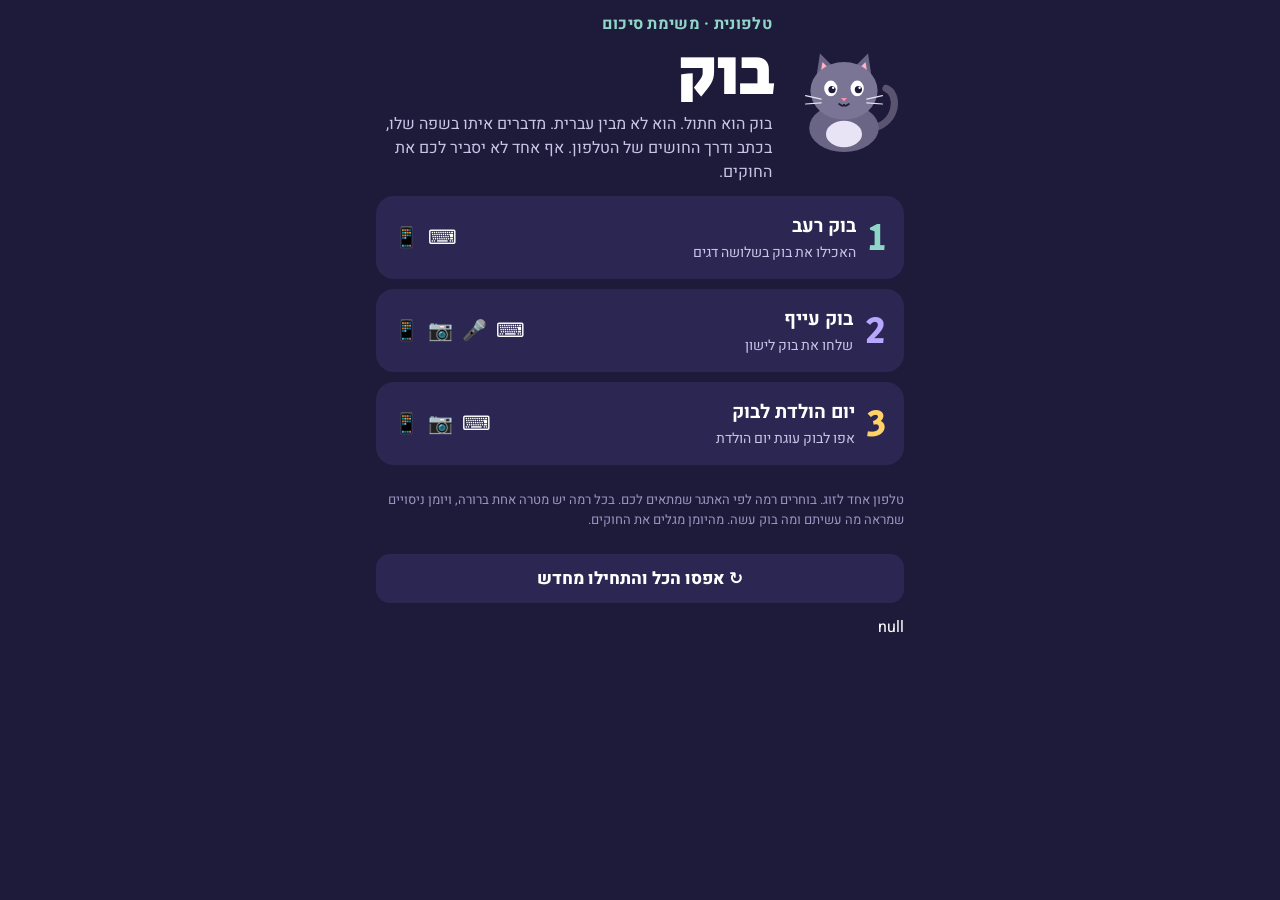
==== index.html @ 99138200 "Add per-level restart button and reset-all on home Co-Authored-By: Claude Sonnet 5.5 <noreply@anthro" ====
<!doctype html>
<html lang="he" dir="rtl">
<head>
<meta charset="utf-8">
<meta name="viewport" content="width=device-width,initial-scale=1,viewport-fit=cover,user-scalable=no,interactive-widget=resizes-content">
<title>בוק · השפה של החתול</title>
<meta name="theme-color" content="#1E1B3A">
<link rel="preconnect" href="https://fonts.googleapis.com">
<link rel="stylesheet" href="https://fonts.googleapis.com/css2?family=Heebo:wght@400;500;700;800&family=Secular+One&display=swap">
<style>
/* Layout: one-screen app — header / stage / bubble / sensors / input / log */
:root{
  --ink:#1E1B3A; --ink2:#2B2752; --ink3:#14122B;
  --mint:#8FD6C8; --mint-d:#176659; --paper:#F2F5F4; --line:#D5DBD9; --mute:#5C6B67;
  --coral:#FF9F80; --sun:#FFD166; --violet:#B8A6FF; --go:#3DDC84; --bad:#FF6B6B;
  --display:"Secular One","Heebo",system-ui,sans-serif;
  --body:"Heebo",system-ui,-apple-system,"Segoe UI",Arial,sans-serif;
  color-scheme:dark;
}
*{box-sizing:border-box}
html,body{height:100%;margin:0}
body{background:var(--ink);color:#fff;font-family:var(--body);font-size:16px;-webkit-tap-highlight-color:transparent;overflow-x:hidden}
button{font:inherit;color:inherit;border:0;background:none;cursor:pointer}
button:focus-visible,input:focus-visible{outline:3px solid var(--sun);outline-offset:2px}
.wrap{max-width:560px;margin:0 auto;min-height:100%;padding-block:12px 20px;padding-left:max(16px,env(safe-area-inset-left,0px));padding-right:max(16px,env(safe-area-inset-right,0px));display:flex;flex-direction:column;gap:12px}
[hidden]{display:none!important}

/* ---------- home ---------- */
.home h1{font-family:var(--display);font-size:64px;line-height:1;margin:8px 0 0;letter-spacing:.5px}
.home .tag{color:var(--mint);font-weight:700;letter-spacing:.3px}
.home p.lead{color:#C9C5E8;margin:4px 0 0;line-height:1.5}
.hero{display:flex;align-items:center;gap:12px}
.hero svg{width:120px;flex:none}
.levels{display:grid;gap:10px}
.lv{display:grid;grid-template-columns:auto 1fr auto;gap:12px;align-items:center;text-align:right;background:var(--ink2);border-radius:18px;padding:14px 16px;border:2px solid transparent}
.lv:hover{border-color:var(--mint)}
.lv .n{font-family:var(--display);font-size:40px;line-height:1;color:var(--c,var(--mint))}
.lv h3{margin:0;font-size:19px}
.lv .g{color:#C9C5E8;font-size:14px;margin-top:2px}
.lv .s{font-size:20px;letter-spacing:2px}
.lv .done{font-size:12px;color:var(--go);font-weight:700}
.note{font-size:13px;color:#9A96C2;line-height:1.5}

/* ---------- game ---------- */
.top{display:flex;align-items:center;gap:10px}
.back{width:40px;height:40px;border-radius:12px;background:var(--ink2);font-size:20px}
.goal{flex:1;min-width:0}
.goal .k{font-size:12px;font-weight:700;color:var(--c,var(--mint));letter-spacing:.4px}
.goal .t{font-family:var(--display);font-size:22px;line-height:1.15}
.prog{font-family:var(--display);font-size:22px;color:var(--c,var(--mint));font-variant-numeric:tabular-nums}

body.typing .sens,body.typing .log{display:none}
.stage{position:relative;height:clamp(150px,calc(var(--vvh,100vh)*.46),380px);border-radius:22px;background:var(--stage,#26224a);overflow:hidden;touch-action:none;transition:background .6s}
.stage .cat{position:absolute;width:150px;height:150px;transition:left .6s,top .6s,transform .3s}
.stage .item{position:absolute;font-size:34px;line-height:1;transform:translate(-50%,-50%);pointer-events:auto;user-select:none;filter:drop-shadow(0 3px 2px rgba(0,0,0,.35))}
.stage .item.big{font-size:60px}
.wall{position:absolute;top:10px;right:12px;background:rgba(255,255,255,.08);border-radius:12px;padding:6px 10px;font-size:14px;line-height:1.6;color:#E7E5F7}
.wall b{font-weight:800;color:#fff}
.meter{position:absolute;left:12px;right:12px;bottom:10px;height:12px;border-radius:8px;background:rgba(255,255,255,.12);overflow:hidden}
.meter i{display:block;height:100%;width:0;background:linear-gradient(90deg,var(--violet),var(--mint));transition:width .2s}
.zz{position:absolute;font-family:var(--display);font-size:28px;color:var(--violet);opacity:0;animation:zz 2.4s infinite}
@keyframes zz{0%{opacity:0;transform:translate(0,0)}30%{opacity:1}100%{opacity:0;transform:translate(-30px,-50px)}}
.bowl{position:absolute;left:50%;bottom:16px;transform:translateX(-50%);display:flex;gap:4px;flex-wrap:wrap;justify-content:center;max-width:80%}
.tok{display:inline-flex;align-items:center;gap:4px;background:rgba(255,255,255,.1);border-radius:10px;padding:3px 9px;font-weight:700;font-size:15px}
.cam{position:absolute;top:10px;left:10px;width:96px;height:72px;border-radius:12px;overflow:hidden;background:#000;border:2px solid rgba(255,255,255,.25)}
.cam video{width:100%;height:100%;object-fit:cover}
.cam .dot{position:absolute;inset:auto 6px 6px auto;width:16px;height:16px;border-radius:50%;border:2px solid #fff}
.dish{position:absolute;inset:0;display:flex;flex-direction:column;align-items:center;justify-content:center;background:rgba(20,18,43,.82);gap:6px;text-align:center;padding:16px}
.dish .e{font-size:84px;line-height:1}
.dish .w{font-family:var(--display);font-size:22px}

.bubble{position:relative;background:#fff;color:var(--ink);border-radius:18px;padding:10px 14px;min-height:46px;font-size:20px;font-weight:800;display:flex;align-items:center;gap:10px}
.bubble::before{content:"";position:absolute;top:-9px;right:40px;border:9px solid transparent;border-top:0;border-bottom-color:#fff}
.bubble .who{font-size:12px;font-weight:700;color:var(--mute)}
.bubble .say{flex:1;min-width:0}

.sens{display:flex;gap:8px;flex-wrap:wrap}
.sen{display:flex;align-items:center;gap:6px;background:var(--ink2);border-radius:12px;padding:6px 10px;font-size:13px;color:#C9C5E8;flex:1 1 30%;min-width:96px}
.sen .ic{font-size:16px}
.sen .bar{flex:1;height:6px;border-radius:4px;background:rgba(255,255,255,.12);overflow:hidden;min-width:30px}
.sen .bar i{display:block;height:100%;width:0;background:var(--mint)}
.sen.on{color:#fff}
.sen .v{font-variant-numeric:tabular-nums;font-weight:700;color:#fff}

form.say{display:flex;gap:8px}
form.say input{flex:1;min-width:0;font:inherit;font-size:20px;font-weight:700;border-radius:14px;border:2px solid var(--ink2);background:var(--ink3);color:#fff;padding:10px 14px}
form.say input::placeholder{color:#6F6A9A;font-weight:500;font-size:16px}
form.say button{background:var(--c,var(--mint));color:var(--ink);font-weight:800;border-radius:14px;padding:0 18px}

.log{background:var(--ink3);border-radius:16px;padding:10px 12px}
.log h4{margin:0 0 6px;font-size:13px;color:#9A96C2;font-weight:700;letter-spacing:.3px}
.log ol{margin:0;padding:0;list-style:none;display:grid;gap:4px;max-height:132px;overflow:auto}
.log li{display:grid;grid-template-columns:1fr auto 1fr;gap:8px;font-size:14px;align-items:center}
.log li .a{font-weight:700}
.log li .r{color:#C9C5E8}
.log li .ar{color:#6F6A9A}

.book{display:grid;gap:6px;background:rgba(255,255,255,.06);border-radius:14px;padding:10px 12px;font-size:14px}
.book .row{display:flex;justify-content:space-between;gap:8px}
.book .row b{font-size:16px}
.book .goalr{border-top:1px dashed rgba(255,255,255,.2);padding-top:6px;color:var(--sun)}

.btn{display:inline-flex;justify-content:center;align-items:center;gap:8px;background:var(--c,var(--mint));color:var(--ink);font-weight:800;border-radius:14px;padding:12px 18px;font-size:17px}
.btn.ghost{background:var(--ink2);color:#fff}

/* win */
.win{position:fixed;inset:0;background:rgba(20,18,43,.92);display:flex;align-items:center;justify-content:center;padding:20px;z-index:20}
.win .card{background:var(--paper);color:var(--ink);border-radius:24px;padding:20px;max-width:440px;width:100%;display:grid;gap:12px}
.win h2{font-family:var(--display);margin:0;font-size:30px}
.win .st{color:var(--mute);font-size:14px}
.win textarea{font:inherit;border-radius:12px;border:2px solid var(--line);padding:10px;min-height:84px;resize:vertical}
.win label{font-weight:700;font-size:15px}

/* permission gate */
.gate{background:var(--ink2);border-radius:18px;padding:16px;display:grid;gap:10px}
.gate h3{margin:0;font-family:var(--display);font-size:22px}
.gate p{margin:0;color:#C9C5E8;line-height:1.5}

/* sim panel */
.sim{background:#000;border:1px dashed #555;border-radius:12px;padding:8px;display:flex;flex-wrap:wrap;gap:6px;font-size:12px}
.sim button{background:#333;border-radius:8px;padding:6px 8px}
.sim button.on{background:var(--mint);color:#000}

/* cat svg states */
.catsvg .eye-open{transition:transform .2s;transform-origin:center}
.catsvg .eye-closed,.catsvg .mouth-open,.catsvg .eye-x{display:none}
.catsvg.asleep .eye-open,.catsvg.dizzy .eye-open{display:none}
.catsvg.asleep .eye-closed{display:inline}
.catsvg.dizzy .eye-x{display:inline}
.catsvg.sleepy .eye-open{transform:scaleY(.45)}
.catsvg.eat .mouth-open,.catsvg.talk .mouth-open{display:inline}
.catsvg.eat .mouth-shut,.catsvg.talk .mouth-shut{display:none}
.catsvg.scared{animation:shake .3s 2}
.catsvg.happy{animation:hop .5s}
@keyframes shake{25%{transform:translateX(-6px)}75%{transform:translateX(6px)}}
@keyframes hop{50%{transform:translateY(-14px)}}
@media (prefers-reduced-motion:reduce){*{animation:none!important;transition:none!important}}
</style>
</head>
<body>
<div class="wrap" id="app"></div>

<template id="catTpl">
<svg class="catsvg" viewBox="0 0 200 200" aria-hidden="true">
  <path d="M150 150 C190 140 192 92 170 84" fill="none" stroke="#5a5470" stroke-width="12" stroke-linecap="round"/>
  <ellipse cx="100" cy="150" rx="58" ry="40" fill="#6b6585"/>
  <ellipse cx="100" cy="160" rx="30" ry="22" fill="#e9e4f5"/>
  <path d="M52 78 L60 26 L92 58 Z" fill="#6b6585"/><path d="M148 78 L140 26 L108 58 Z" fill="#6b6585"/>
  <path d="M60 66 L64 40 L80 56 Z" fill="#ffb3c7"/><path d="M140 66 L136 40 L120 56 Z" fill="#ffb3c7"/>
  <ellipse cx="100" cy="88" rx="56" ry="48" fill="#7a7495"/>
  <g class="eye-open"><ellipse cx="78" cy="84" rx="11" ry="13" fill="#fff"/><ellipse cx="122" cy="84" rx="11" ry="13" fill="#fff"/>
    <circle cx="80" cy="86" r="6" fill="#1E1B3A"/><circle cx="124" cy="86" r="6" fill="#1E1B3A"/><circle cx="82" cy="83" r="2" fill="#fff"/><circle cx="126" cy="83" r="2" fill="#fff"/></g>
  <g class="eye-closed" stroke="#1E1B3A" stroke-width="4" stroke-linecap="round" fill="none"><path d="M68 86 q10 8 20 0"/><path d="M112 86 q10 8 20 0"/></g>
  <g class="eye-x" stroke="#1E1B3A" stroke-width="4" stroke-linecap="round"><path d="M70 78 l14 14 M84 78 l-14 14"/><path d="M114 78 l14 14 M128 78 l-14 14"/></g>
  <path d="M95 100 L105 100 L100 106 Z" fill="#ff8fab"/>
  <path class="mouth-shut" d="M92 110 q8 6 8 0 q0 6 8 0" fill="none" stroke="#1E1B3A" stroke-width="3" stroke-linecap="round"/>
  <ellipse class="mouth-open" cx="100" cy="114" rx="10" ry="9" fill="#3a1830"/>
  <g stroke="#e9e4f5" stroke-width="2" stroke-linecap="round"><path d="M62 102 L36 96"/><path d="M62 108 L36 110"/><path d="M138 102 L164 96"/><path d="M138 108 L164 110"/></g>
</svg>
</template>

<script>
"use strict";
/* ======================= utilities ======================= */
const $=(s,r=document)=>r.querySelector(s);
const h=(tag,attrs={},...kids)=>{const e=document.createElement(tag);for(const[k,v]of Object.entries(attrs)){if(k==="class")e.className=v;else if(k==="style")e.style.cssText=v;else if(k.startsWith("on"))e.addEventListener(k.slice(2),v);else if(v!==false&&v!=null)e.setAttribute(k,v===true?"":v)}for(const c of kids.flat()){if(c==null||c===false)continue;e.append(c.nodeType?c:document.createTextNode(c))}return e};
const clamp=(v,a,b)=>Math.max(a,Math.min(b,v));
const store={get(k,d){try{const v=localStorage.getItem("bok:"+k);return v==null?d:JSON.parse(v)}catch(e){return d}},set(k,v){try{localStorage.setItem("bok:"+k,JSON.stringify(v))}catch(e){}}};
const SIM=/[?&#]sim\b/.test(location.href);
// keep the stage visible when the on-screen keyboard is open
const VV=window.visualViewport;
const setVV=()=>document.documentElement.style.setProperty("--vvh",(VV?VV.height:innerHeight)+"px");
setVV();(VV||window).addEventListener("resize",setVV);
addEventListener("focusin",e=>{if(e.target.matches&&e.target.matches("input,textarea"))document.body.classList.add("typing")});
addEventListener("focusout",()=>document.body.classList.remove("typing"));
// normalize Hebrew input: strip spaces/punct, final letters -> regular
const FINALS={"ך":"כ","ם":"מ","ן":"נ","ף":"פ","ץ":"צ"};
const norm=s=>s.replace(/[\s\-·.,!?'"׳״]/g,"").replace(/[ךםןףץ]/g,c=>FINALS[c]);

/* ======================= sound ======================= */
let actx=null;
function beep(f=600,d=.12,type="sine",v=.15){try{actx=actx||new (window.AudioContext||window.webkitAudioContext)();const o=actx.createOscillator(),g=actx.createGain();o.type=type;o.frequency.value=f;g.gain.value=v;g.gain.exponentialRampToValueAtTime(.0001,actx.currentTime+d);o.connect(g).connect(actx.destination);o.start();o.stop(actx.currentTime+d)}catch(e){}}
const sfx={ok:()=>{beep(660,.1);setTimeout(()=>beep(880,.15),90)},no:()=>beep(200,.25,"square",.08),plop:()=>beep(520,.08,"triangle"),win:()=>[523,659,784,1046].forEach((f,i)=>setTimeout(()=>beep(f,.18),i*120)),tick:()=>beep(1200,.03,"square",.04)};
const vib=p=>{try{navigator.vibrate&&navigator.vibrate(p)}catch(e){}};

/* ======================= sensors ======================= */
const S={
  mic:{on:false,rms:0,pitch:0,clarity:0,base:.01},
  cam:{on:false,bright:.5,rgb:[0,0,0],hue:0,sat:0,val:0,video:null,base:.5},
  mot:{on:false,gx:0,gy:0,beta:0,gamma:0,shake:0,faceDown:false,move:0},
  sim:{}
};
async function startMic(){
  if(S.mic.on)return true;
  if(SIM){S.mic.on=true;S.mic.sim=true;return true}
  try{
    const st=await navigator.mediaDevices.getUserMedia({audio:{echoCancellation:false,noiseSuppression:false,autoGainControl:false}});
    actx=actx||new (window.AudioContext||window.webkitAudioContext)();
    if(actx.state==="suspended")await actx.resume();
    const src=actx.createMediaStreamSource(st),an=actx.createAnalyser();an.fftSize=2048;src.connect(an);
    const buf=new Float32Array(an.fftSize);
    S.mic.on=true;
    (function loop(){an.getFloatTimeDomainData(buf);let s=0;for(let i=0;i<buf.length;i++)s+=buf[i]*buf[i];const rms=Math.sqrt(s/buf.length);S.mic.rms=S.mic.rms*.6+rms*.4;
      const p=pitchOf(buf,actx.sampleRate);S.mic.pitch=p.f;S.mic.clarity=p.c;requestAnimationFrame(loop)})();
    return true;
  }catch(e){return false}
}
function pitchOf(b,sr){ // simple normalized autocorrelation, 70–500 Hz
  let rms=0;for(let i=0;i<b.length;i++)rms+=b[i]*b[i];rms=Math.sqrt(rms/b.length);if(rms<.004)return{f:0,c:0};
  const minL=Math.floor(sr/500),maxL=Math.floor(sr/70),N=1024;let best=0,bl=0;
  for(let l=minL;l<=maxL;l++){let s=0,a=0,c=0;for(let i=0;i<N;i++){s+=b[i]*b[i+l];a+=b[i]*b[i];c+=b[i+l]*b[i+l]}const r=s/Math.sqrt(a*c+1e-9);if(r>best){best=r;bl=l}}
  return{f:bl?sr/bl:0,c:best};
}
async function startCam(){
  if(S.cam.on)return true;
  if(SIM){S.cam.on=true;S.cam.sim=true;return true}
  try{
    const st=await navigator.mediaDevices.getUserMedia({video:{facingMode:{ideal:"environment"},width:{ideal:320},height:{ideal:240}},audio:false});
    const v=h("video",{playsinline:true,muted:true,autoplay:true});v.srcObject=st;v.muted=true;await v.play().catch(()=>{});
    const c=document.createElement("canvas");c.width=48;c.height=36;const x=c.getContext("2d",{willReadFrequently:true});
    S.cam.video=v;S.cam.on=true;
    setInterval(()=>{if(!v.videoWidth)return;x.drawImage(v,0,0,48,36);const d=x.getImageData(12,9,24,18).data;let r=0,g=0,bb=0,n=d.length/4;
      for(let i=0;i<d.length;i+=4){r+=d[i];g+=d[i+1];bb+=d[i+2]}r/=n;g/=n;bb/=n;setRGB(r,g,bb)},100);
    return true;
  }catch(e){return false}
}
function setRGB(r,g,b){S.cam.rgb=[r,g,b];const mx=Math.max(r,g,b),mn=Math.min(r,g,b),dl=mx-mn;let hu=0;
  if(dl){if(mx===r)hu=((g-b)/dl)%6;else if(mx===g)hu=(b-r)/dl+2;else hu=(r-g)/dl+4;hu*=60;if(hu<0)hu+=360}
  S.cam.hue=hu;S.cam.sat=mx?dl/mx:0;S.cam.val=mx/255;S.cam.bright=(.299*r+.587*g+.114*b)/255}
function camColor(){const c=S.cam;if(c.val<.22||c.sat<.38)return null;const u=c.hue;
  if(u<18||u>335)return"red";if(u>=38&&u<72)return"yellow";if(u>=80&&u<165)return"green";if(u>=185&&u<260)return"blue";return null}
let motionAsked=false;
async function startMotion(){
  if(S.mot.on)return true;
  if(SIM){S.mot.on=true;S.mot.sim=true;return true}
  try{
    if(typeof DeviceMotionEvent!=="undefined"&&DeviceMotionEvent.requestPermission&&!motionAsked){motionAsked=true;const r=await DeviceMotionEvent.requestPermission();if(r!=="granted")return false;
      if(DeviceOrientationEvent.requestPermission)await DeviceOrientationEvent.requestPermission().catch(()=>{})}
  }catch(e){}
  let got=false;
  addEventListener("deviceorientation",e=>{if(e.beta==null)return;got=true;S.mot.beta=e.beta;S.mot.gamma=e.gamma;
    S.mot.gx=Math.sin(clamp(e.gamma,-90,90)*Math.PI/180);S.mot.gy=Math.sin(clamp(e.beta,-90,90)*Math.PI/180);S.mot.faceDown=Math.abs(e.beta)>140},true);
  let last=null;
  addEventListener("devicemotion",e=>{const a=e.accelerationIncludingGravity;if(!a||a.x==null)return;got=true;
    if(last){const d=Math.abs(a.x-last.x)+Math.abs(a.y-last.y)+Math.abs(a.z-last.z);S.mot.move=S.mot.move*.85+d*.15;if(d>16)S.mot.shake=performance.now()}
    last={x:a.x,y:a.y,z:a.z}},true);
  S.mot.on=true;
  await new Promise(r=>setTimeout(r,600));
  return got||true;
}
// calibrate ambient mic and light
async function calibrate(ms=1500){const t0=performance.now();let m=0,n=0,b=0;await new Promise(res=>{(function f(){m+=S.mic.rms;b+=S.cam.bright;n++;if(performance.now()-t0<ms)setTimeout(f,50);else res()})()});
  S.mic.base=Math.max(.004,m/n);S.cam.base=Math.max(.15,b/n)}

/* ======================= cat ======================= */
function makeCat(){const s=$("#catTpl").content.firstElementChild.cloneNode(true);return s}
function catState(svg,st,ms){svg.classList.remove("eat","talk","sleepy","asleep","scared","happy","dizzy");if(st)st.split(" ").forEach(c=>svg.classList.add(c));
  if(ms){clearTimeout(svg._t);svg._t=setTimeout(()=>svg.classList.remove(...st.split(" ")),ms)}}

/* ======================= app shell ======================= */
const LEVELS=[
  {id:1,c:"var(--mint)",name:"בוק רעב",goal:"האכילו את בוק בשלושה דגים",senses:"⌨️ 📱",sub:"רמה 1 · מערכת פשוטה"},
  {id:2,c:"var(--violet)",name:"בוק עייף",goal:"שלחו את בוק לישון",senses:"⌨️ 🎤 📷 📱",sub:"רמה 2 · עם חריג"},
  {id:3,c:"var(--sun)",name:"יום הולדת לבוק",goal:"אפו לבוק עוגת יום הולדת",senses:"⌨️ 📷 📱",sub:"רמה 3 · כללים בתוך כללים"}
];
let cur=null; // current level controller
function home(){
  if(cur&&cur.stop)cur.stop();cur=null;
  const app=$("#app");app.innerHTML="";app.className="wrap home";
  const done=store.get("done",{});
  const cat=makeCat();
  app.append(
    h("div",{class:"hero"},cat,h("div",{},h("div",{class:"tag"},"טלפונית · משימת סיכום"),h("h1",{},"בוק"),h("p",{class:"lead"},"בוק הוא חתול. הוא לא מבין עברית. מדברים איתו בשפה שלו, בכתב ודרך החושים של הטלפון. אף אחד לא יסביר לכם את החוקים."))),
    h("div",{class:"levels"},LEVELS.map(L=>h("button",{class:"lv",style:"--c:"+L.c,onclick:()=>start(L.id)},
      h("div",{class:"n"},String(L.id)),
      h("div",{},h("h3",{},L.name),h("div",{class:"g"},L.goal),done[L.id]?h("div",{class:"done"},"✓ הושלם"):null),
      h("div",{class:"s",title:"החושים בשלב"},L.senses)))),
    h("p",{class:"note"},"טלפון אחד לזוג. בוחרים רמה לפי האתגר שמתאים לכם. בכל רמה יש מטרה אחת ברורה, ויומן ניסויים שמראה מה עשיתם ומה בוק עשה. מהיומן מגלים את החוקים."),
    h("button",{class:"btn ghost",onclick:()=>{if(confirm("למחוק את כל ההתקדמות והחוקים שכתבתם ולהתחיל מההתחלה?")){store.set("done",{});[1,2,3].forEach(i=>store.set("rules"+i,""));home()}}},"↻ אפסו הכל והתחילו מחדש"),
    SIM?h("p",{class:"note"},"מצב סימולציה פעיל: החיישנים מופעלים מכפתורים."):null
  );
  catState(cat,"happy");
}
function start(id){
  if(cur&&cur.stop)cur.stop();cur=null;document.querySelectorAll(".win").forEach(w=>w.remove());
  const L=LEVELS.find(l=>l.id===id);
  const app=$("#app");app.innerHTML="";app.className="wrap game";app.style.setProperty("--c",L.c);
  cur=[null,level1,level2,level3][id](app,L);
}
function shell(app,L,extra){
  const prog=h("div",{class:"prog"},"");
  app.append(h("div",{class:"top"},h("button",{class:"back",onclick:home,"aria-label":"חזרה"},"→"),
    h("button",{class:"back",onclick:()=>start(L.id),"aria-label":"התחלה מחדש",title:"התחלה מחדש"},"↻"),
    h("div",{class:"goal"},h("div",{class:"k"},L.sub),h("div",{class:"t"},L.goal)),prog));
  const stage=h("div",{class:"stage"});app.append(stage);
  const say=h("div",{class:"say"},"…");const bubble=h("div",{class:"bubble"},h("span",{class:"who"},"בוק:"),say);app.append(bubble);
  const sens=h("div",{class:"sens"});app.append(sens);
  const inp=h("input",{id:"say"+L.id,placeholder:"דברו בשפת בוק…",autocomplete:"off",autocapitalize:"off",spellcheck:"false"});
  const form=h("form",{class:"say"},inp,h("button",{type:"submit"},"שלחו"));app.append(form);
  const list=h("ol");app.append(h("div",{class:"log"},h("h4",{},"יומן ניסויים · מה עשינו ← מה בוק עשה"),list));
  if(SIM){app.append(simPanel(extra||[]))}
  const cat=makeCat();
  return{prog,stage,say,sens,inp,form,list,cat,
    speak(t){say.textContent=t;catState(cat,"talk",700)},
    log(a,r){const li=h("li",{},h("span",{class:"a"},a),h("span",{class:"ar"},"←"),h("span",{class:"r"},r));list.prepend(li);while(list.children.length>40)list.lastChild.remove()},
    onText(fn){form.addEventListener("submit",e=>{e.preventDefault();const raw=inp.value.trim();if(!raw)return;inp.value="";inp.blur();fn(raw,norm(raw))})}};
}
function sensorChip(ic,label){const bar=h("i");const v=h("span",{class:"v"},"");const el=h("div",{class:"sen",title:label},h("span",{class:"ic"},ic),h("span",{class:"bar"},bar),v);
  return{el,set(p,txt,on){bar.style.width=clamp(p*100,0,100)+"%";v.textContent=txt||"";el.classList.toggle("on",!!on)}}}
function gate(app,title,text,needs,go){
  const box=h("div",{class:"gate"},h("h3",{},title),h("p",{},text),
    h("button",{class:"btn",onclick:async()=>{btn.disabled=true;btn.textContent="מפעילים…";const res={};
      for(const n of needs){res[n]=await({mic:startMic,cam:startCam,mot:startMotion}[n])()}
      box.remove();go(res)}},"הפעילו את החושים"));
  const btn=box.querySelector("button");app.querySelector(".stage").after(box);
}
function win(L,stats,rulesHint){
  const d=store.get("done",{});d[L.id]=true;store.set("done",d);sfx.win();vib([60,40,60,40,120]);
  const ta=h("textarea",{id:"rules"+L.id,placeholder:"למשל: כשכותבים … בסוף המילה, אז …"});
  ta.value=store.get("rules"+L.id,"");ta.addEventListener("input",()=>store.set("rules"+L.id,ta.value));
  const w=h("div",{class:"win"},h("div",{class:"card"},
    h("h2",{},"הצלחתם!"),h("div",{class:"st"},stats),
    h("label",{for:"rules"+L.id},"עכשיו נסחו: אילו חוקים גיליתם בשפה של בוק? "+rulesHint),ta,
    h("div",{style:"display:flex;gap:8px;flex-wrap:wrap"},h("button",{class:"btn",style:"--c:"+L.c,onclick:()=>{w.remove();home()}},"לרמה אחרת"),h("button",{class:"btn ghost",onclick:()=>w.remove()},"להמשיך לנסות"))));
  document.body.append(w);
}

/* ======================= sim panel ======================= */
function simPanel(btns){
  const p=h("div",{class:"sim"});
  const add=(label,on,off)=>{const b=h("button",{},label);b.onclick=()=>{b.classList.toggle("on");(b.classList.contains("on")?on:off||on)()};p.append(b)};
  for(const x of btns){
    if(x==="tilt"){[["⬅ הטיה",-.6,0],["➡ הטיה",.6,0],["⬆",0,-.6],["⬇",0,.6]].forEach(([l,gx,gy])=>p.append(h("button",{onclick:()=>{S.mot.gx=gx;S.mot.gy=gy;setTimeout(()=>{S.mot.gx=0;S.mot.gy=0},900)}},l)))}
    if(x==="dark")add("🌑 כיסוי",()=>{setRGB(8,8,10)},()=>{setRGB(150,150,140)});
    if(x==="loud")p.append(h("button",{onclick:()=>{S.mic.rms=.3;S.mic.pitch=0;S.mic.clarity=.1;setTimeout(()=>S.mic.rms=.005,700)}},"📢 רעש"));
    if(x==="hum")add("🎵 זמזום",()=>{S.mic.hum=true},()=>{S.mic.hum=false});
    if(x==="move")p.append(h("button",{onclick:()=>{S.mot.move=6;setTimeout(()=>S.mot.move=0,700)}},"🤚 תזוזה"));
    if(x==="shake")p.append(h("button",{onclick:()=>{S.mot.shake=performance.now()}},"🫨 ניעור"));
    if(x==="face")add("🔽 הפוך",()=>{S.mot.faceDown=true},()=>{S.mot.faceDown=false});
    if(x==="colors"){[["🟨",[230,200,40]],["🟦",[40,90,220]],["🟥",[220,40,40]],["🟩",[40,180,70]],["⬜ אין",[150,150,140]]].forEach(([l,c])=>p.append(h("button",{onclick:()=>setRGB(...c)},l)))}
  }
  setRGB(150,150,140);
  return p;
}
// sim mic feeds hum
setInterval(()=>{if(S.mic.sim){if(S.mic.hum){S.mic.rms=.05;S.mic.pitch=160;S.mic.clarity=.95}else if(S.mic.rms<.2){S.mic.rms=.005;S.mic.clarity=0}}},100);

/* =========================================================
   LEVEL 1 · בוק רעב
   rules: רה- = גדול ; -אן = הרבה (3)
   sense: tilt the phone like a tray to roll food to Bok
   ========================================================= */
const L1WORDS={"זיל":"🐟","שלט":"📕","מיר":"🧒"};
function parseL1(n){let big=false,many=false,w=n;
  if(w.startsWith("רה")){big=true;w=w.slice(2)}
  if(w.endsWith("אנ")){many=true;w=w.slice(0,-2)}
  if(!L1WORDS[w])return null;return{w,big,many}}
function level1(app,L){
  const ui=shell(app,L,["tilt"]);let eaten=0,tries=0,t0=Date.now(),items=[],raf=0,alive=true;
  ui.stage.style.setProperty("--stage","#22304a");
  ui.stage.append(h("div",{class:"wall"},h("div",{},h("b",{},"זיל")," = 🐟"),h("div",{},h("b",{},"שלט")," = 📕"),h("div",{},h("b",{},"מיר")," = 🧒")));
  const catBox=h("div",{class:"cat"},ui.cat);ui.stage.append(catBox);
  let side=0;const place=()=>{const W=ui.stage.clientWidth,H=ui.stage.clientHeight;catBox.style.left=(side?W-160:10)+"px";catBox.style.top=(H-150)+"px"};
  place();addEventListener("resize",place);
  const tiltC=sensorChip("📱","הטיה");ui.sens.append(tiltC.el);
  const upd=()=>ui.prog.textContent=eaten+"/3";upd();
  ui.speak("זיל! זיל!");
  ui.onText((raw,n)=>{tries++;const p=parseL1(n);
    if(!p){ui.speak("??");catState(ui.cat,"dizzy",900);sfx.no();ui.log(raw,"בוק לא מבין 🤷");return}
    const cnt=p.many?3:1;for(let i=0;i<cnt;i++)spawn(p.w,p.big,i);
    sfx.plop();ui.log(raw,(L1WORDS[p.w]).repeat(cnt)+(p.big?" גדול":" קטן"));
    if(p.w==="מיר"&&p.many)ui.speak("מירו?");
  });
  function spawn(w,big,i){const el=h("div",{class:"item"+(big?" big":"")},L1WORDS[w]);ui.stage.append(el);
    const it={el,w,big,x:.3+Math.random()*.4+i*.05,y:.12+i*.04,vx:(Math.random()-.5)*.1,vy:0};items.push(it);
    // drag fallback (no motion sensor)
    el.addEventListener("pointerdown",e=>{it.drag=true;el.setPointerCapture(e.pointerId)});
    el.addEventListener("pointermove",e=>{if(!it.drag)return;const r=ui.stage.getBoundingClientRect();it.x=(e.clientX-r.left)/r.width;it.y=(e.clientY-r.top)/r.height;it.vx=it.vy=0});
    el.addEventListener("pointerup",()=>it.drag=false)}
  gate(app,"החזיקו את הטלפון כמו מגש","האוכל מתגלגל לפי הטיית הטלפון. בטלפונים בלי חיישן תנועה אפשר לגרור אותו באצבע.",["mot"],()=>{});
  let last=performance.now();
  function frame(now){if(!alive)return;const dt=Math.min(.05,(now-last)/1000);last=now;
    const gx=S.mot.gx,gy=S.mot.gy;tiltC.set(Math.min(1,Math.hypot(gx,gy)*1.5),"",S.mot.on);
    const W=ui.stage.clientWidth,H=ui.stage.clientHeight;
    const cr=catBox.getBoundingClientRect(),sr=ui.stage.getBoundingClientRect();const mx=(cr.left-sr.left+75)/W,my=(cr.top-sr.top+80)/H;
    for(const it of [...items]){
      if(!it.drag){it.vx+=gx*dt*1.4;it.vy+=gy*dt*1.4;it.vx*=.985;it.vy*=.985;it.x+=it.vx*dt;it.y+=it.vy*dt;
        if(it.x<.06){it.x=.06;it.vx*=-.4}if(it.x>.94){it.x=.94;it.vx*=-.4}if(it.y<.08){it.y=.08;it.vy*=-.4}if(it.y>.92){it.y=.92;it.vy*=-.4}}
      it.el.style.left=it.x*W+"px";it.el.style.top=it.y*H+"px";
      if(Math.hypot((it.x-mx)*W,(it.y-my)*H)<55)reach(it);
    }
    raf=requestAnimationFrame(frame)}
  raf=requestAnimationFrame(frame);
  function reach(it){items=items.filter(x=>x!==it);it.el.remove();
    if(it.w==="זיל"&&it.big){eaten++;upd();catState(ui.cat,"eat happy",700);sfx.ok();vib(40);ui.speak(["טול!","טול טול!","רהזיל טול!"][Math.min(2,eaten-1)]);ui.log("🐟 גדול הגיע לבוק","בוק אכל 😋");
      side=1-side;setTimeout(place,500);
      if(eaten>=3)setTimeout(()=>win(L,`${tries} משפטים · ${Math.round((Date.now()-t0)/1000)} שניות`,"מה עושה התוספת בהתחלה? ומה עושה התוספת בסוף?"),700)}
    else if(it.w==="זיל"){catState(ui.cat,"talk",800);sfx.no();ui.speak("נו טול… רהזיל!");ui.log("🐟 קטן הגיע לבוק","בוק לא אוכל");}
    else if(it.w==="שלט"){catState(ui.cat,"sleepy",900);ui.speak(it.big?"רהשלט? נו טול.":"שלט? נו טול.");sfx.no();ui.log(it.big?"📕 גדול הגיע":"📕 הגיע","בוק מפהק");}
    else{catState(ui.cat,"scared",700);ui.speak(it.big?"רהמיר!!":"מיר!");vib([30,30,30]);ui.log(it.big?"🧒 גדול הגיע":"🧒 הגיע","בוק נבהל");}
  }
  return{stop(){alive=false;cancelAnimationFrame(raf)}};
}

/* =========================================================
   LEVEL 2 · בוק עייף
   rules: dark (cover camera) · quiet · still · has his book (type שלט)
   exception: a low hum is not noise – it is a lullaby
   ========================================================= */
function level2(app,L){
  const ui=shell(app,L,["dark","loud","hum","move"]);let sleep=0,book=false,tries=0,t0=Date.now(),alive=true,done=false,lastMsg="",lastFacts="",lastLog=0;
  ui.stage.style.setProperty("--stage","#2a2a55");
  const catBox=h("div",{class:"cat",style:"left:calc(50% - 75px);top:40px"},ui.cat);ui.stage.append(catBox);
  const bookEl=h("div",{class:"item",style:"left:28%;top:78%",hidden:true},"📕");ui.stage.append(bookEl);
  const zz=[0,1,2].map(i=>h("div",{class:"zz",style:`left:${58+i*4}%;top:${20-i*3}%;animation-delay:${i*.7}s`,hidden:true},"z"));ui.stage.append(...zz);
  const meter=h("i");ui.stage.append(h("div",{class:"meter"},meter));
  const lightC=sensorChip("📷","אור"),micC=sensorChip("🎤","קול"),motC=sensorChip("📱","תנועה");ui.sens.append(lightC.el,micC.el,motC.el);
  ui.prog.textContent="0%";ui.speak("מיאו?");
  ui.onText((raw,n)=>{tries++;
    if(n==="שלט"||n==="רהשלט"){book=true;bookEl.hidden=false;sfx.plop();ui.speak("שלט! ☺");ui.log(raw,"בוק מחבק את הספר");return}
    if(n.startsWith("אל")){ui.speak("אל? 🤔");ui.log(raw,"בוק מבולבל");return}
    if(n.includes("זיל")){sleep=Math.max(0,sleep-30);catState(ui.cat,"eat happy",700);ui.speak("טול! (בוק התעורר)");ui.log(raw,"בוק אכל והתעורר");return}
    if(n.includes("מיר")){sleep=Math.max(0,sleep-40);catState(ui.cat,"scared",700);ui.speak("מיר!!");ui.log(raw,"בוק נבהל והתעורר");return}
    ui.speak("??");ui.log(raw,"בוק לא מבין");
  });
  gate(app,"שלושה חושים","בשלב הזה בוק מרגיש אור, קול ותנועה. הדפדפן יבקש רשות למצלמה ולמיקרופון.",["cam","mic","mot"],async r=>{
    ui.speak("…");await calibrate(1200);ui.speak("מיאו. נו נום.");
    if(!r.cam||!r.mic)ui.log("⚠️ חיישן לא זמין","אפשרו מצלמה ומיקרופון בהגדרות הדפדפן");
  });
  const tick=setInterval(()=>{if(!alive||done)return;
    const dark=S.cam.on&&S.cam.bright<Math.min(.12,S.cam.base*.35);
    const hum=S.mic.sim?!!S.mic.hum:(S.mic.rms>S.mic.base*2.2&&S.mic.clarity>.85&&S.mic.pitch>80&&S.mic.pitch<330);
    const loud=!hum&&S.mic.rms>Math.max(S.mic.base*3,.02);
    const moving=S.mot.move>2.2;
    lightC.set(S.cam.bright,dark?"חושך":"אור",S.cam.on);micC.set(Math.min(1,S.mic.rms*8),hum?"זמזום":loud?"רעש":"שקט",S.mic.on);motC.set(Math.min(1,S.mot.move/6),moving?"זז":"יציב",S.mot.on);
    let msg="",logA="",delta=0;
    const facts=[dark?"חושך":"אור",hum?"זמזום":loud?"רעש":"שקט",moving?"זז":"יציב"].join(" · ")+(book?" · 📕":"");
    if(loud){delta=-12;msg="רהבם!! 🙀";logA=facts;catState(ui.cat,"scared",500)}
    else if(moving){delta=-4;msg="אל! אל! 😵";logA=facts;catState(ui.cat,"dizzy",600)}
    else if(!dark){delta=-1;msg="רהלום… נו נום";logA=facts}
    else if(!book){delta=0;msg="אלשלט… נו נום";logA=facts}
    else{delta=hum?3.2:1.3;msg=hum?"מררר… 😌":"נום…";logA=facts}
    sleep=clamp(sleep+delta,0,100);meter.style.width=sleep+"%";ui.prog.textContent=Math.round(sleep)+"%";
    ui.cat.classList.toggle("sleepy",sleep>40&&sleep<100);
    if(msg!==lastMsg||logA!==lastFacts){lastFacts=logA;ui.say.textContent=msg;lastMsg=msg;const now=Date.now();if(now-lastLog>1500){ui.log(logA,delta>0?"בוק נרדם לאט 😴":delta<0?"בוק מתעורר":"בוק מחכה");lastLog=now}}
    if(sleep>=100){done=true;catState(ui.cat,"asleep");zz.forEach(z=>z.hidden=false);ui.say.textContent="z z z";sfx.win();
      setTimeout(()=>win(L,`${tries} משפטים · ${Math.round((Date.now()-t0)/1000)} שניות`,"מה בוק צריך כדי להירדם? ומה יוצא דופן?"),1200)}
  },100);
  return{stop(){alive=false;clearInterval(tick)}};
}

/* =========================================================
   LEVEL 3 · עוגה
   ingredients = colours shown to the camera (פלו צהוב · מוז כחול · תיק אדום · ליב ירוק)
   טרר = shake · חום = phone face-down 2–5s · רהחום = face-down 6s+
   cake recipe: פלואן · מוז · אלתיק · טרר · רהחום
   ========================================================= */
const ING={yellow:{w:"פלו",e:"🟨"},blue:{w:"מוז",e:"🟦"},red:{w:"תיק",e:"🟥"},green:{w:"ליב",e:"🟩"}};
function transcribe(seq){ // collapse runs into Bok words: same ingredient twice -> אן
  const out=[];const cnt={};let order=[];
  for(const s of seq){if(s.t==="ing"){if(!(s.c in cnt)){cnt[s.c]=0;order.push(s.c)}cnt[s.c]++}}
  for(const c of order){const w=ING[c].w;out.push(cnt[c]>=2?w+"אן"+(cnt[c]>2?"×"+cnt[c]:""):w)}
  for(const s of seq){if(s.t==="shake")out.push("טרר");if(s.t==="oven")out.push(s.long?"רהחום":"חום")}
  return out;
}
function judge(seq){
  const cnt={yellow:0,blue:0,red:0,green:0};let shakes=0,oven=null,orderOk=true,seenShake=false,seenOven=false;
  for(const s of seq){if(s.t==="ing"){cnt[s.c]++;if(seenShake||seenOven)orderOk=false}if(s.t==="shake"){shakes++;seenShake=true;if(seenOven)orderOk=false}if(s.t==="oven"){oven=s;seenOven=true}}
  const tr=transcribe(seq).join(" · ");
  const is=(y,b,r,g)=>cnt.yellow===y&&cnt.blue===b&&cnt.red===r&&cnt.green===g;
  if(is(2,1,0,0)&&shakes>=1&&oven&&oven.long&&orderOk)return{e:"🎂",name:"עוגת יום הולדת!",win:true,tr,say:"רהעוגה!! טול טול!"};
  if(is(1,1,0,0)&&shakes>=1&&oven&&!oven.long&&orderOk)return{e:"🥞",name:"פנקייק",tr,say:"פנקייק… נו עוגה."};
  if(is(0,1,2,0)&&shakes>=1&&!oven)return{e:"🥤",name:"שייק תותים",tr,say:"שייק! נו עוגה."};
  // hints in Bok
  let say="נו עוגה.";
  if(cnt.red>0)say="אלתיק!!";else if(cnt.yellow<2)say="פלואן!";else if(cnt.yellow>2)say="רהפלו… נו!";else if(cnt.blue!==1)say=cnt.blue?"מוזאן? נו!":"מוז!";else if(cnt.green)say="ליב? נו!";
  else if(!shakes)say="טרר!";else if(!orderOk)say="טרר… חום. נו חום… טרר!";else if(!oven)say="חום!";else if(!oven.long)say="רהחום!";
  const e=oven?(oven.long&&!is(2,1,0,0)?"🔥":"🫓"):"🥣";
  return{e,name:oven?"משהו… אפוי":"עיסה בקערה",tr,say};
}
function level3(app,L){
  const ui=shell(app,L,["colors","shake","face"]);let seq=[],alive=true,t0=Date.now(),attempts=0,won=false;
  ui.stage.style.setProperty("--stage","#3a2f2a");
  const catBox=h("div",{class:"cat",style:"right:8px;top:24px;width:120px;height:120px"},ui.cat);ui.stage.append(catBox);
  const camBox=h("div",{class:"cam"},h("span",{class:"dot"}));ui.stage.append(camBox);
  const bowl=h("div",{class:"bowl"});ui.stage.append(bowl);
  const hint=h("div",{style:"position:absolute;top:44%;left:50%;transform:translate(-50%,-50%);font-size:64px"},"🥣");ui.stage.append(hint);
  // cookbook (few examples, no explanations)
  const book=h("div",{class:"book"},
    h("div",{class:"row"},h("span",{},"🥞"),h("b",{},"פלו · מוז · טרר · חום")),
    h("div",{class:"row"},h("span",{},"🥤"),h("b",{},"תיקאן · מוז · טרר")),
    h("div",{class:"row goalr"},h("span",{},"🎂 ?"),h("b",{},"פלואן · מוז · אלתיק · טרר · רהחום")));
  ui.stage.after(book);
  const camC=sensorChip("📷","צבע"),shC=sensorChip("🫨","ניעור"),ovC=sensorChip("🔽","תנור");ui.sens.append(camC.el,shC.el,ovC.el);
  ui.prog.textContent="🎂";ui.speak("רהעוגה?");
  const render=()=>{bowl.innerHTML="";transcribe(seq).forEach(w=>bowl.append(h("span",{class:"tok"},w)))};
  // level 3 needs no typing: replace the text field with a "new bowl" button (no keyboard)
  ui.form.hidden=true;
  ui.form.after(h("button",{class:"btn ghost",onclick:()=>{seq=[];render();ui.stage.querySelectorAll(".dish").forEach(d=>d.remove());ui.speak("רהעוגה?");ui.log("קערה חדשה","קערה ריקה")}},"🥣 קערה חדשה"));
  gate(app,"מטבח עם חיישנים","מראים למצלמה האחורית צבעים (כרטיסי מצרכים), מנערים את הטלפון, והופכים אותו על השולחן כדי לאפות.",["cam","mot"],r=>{if(S.cam.video){camBox.prepend(S.cam.video)}});
  let colorHeld=null,since=0,armed=true,lastShake=0,ovenStart=0;
  const tick=setInterval(()=>{if(!alive||won)return;const now=performance.now();
    const col=S.mot.faceDown?null:camColor();
    camBox.querySelector(".dot").style.background=col?{red:"#e33",yellow:"#fd3",green:"#3c6",blue:"#36f"}[col]:"transparent";
    camC.set(col?1:0,col?ING[col].w:"—",S.cam.on);
    if(col!==colorHeld){colorHeld=col;since=now;if(!col)armed=true}
    else if(col&&armed&&now-since>700){armed=false;seq.push({t:"ing",c:col});render();sfx.plop();vib(25);ui.log(ING[col].e+" למצלמה","נכנס לקערה: "+ING[col].w)}
    if(S.mot.shake>lastShake+600&&now-S.mot.shake<300&&!S.mot.faceDown){lastShake=S.mot.shake;seq.push({t:"shake"});render();vib(60);ui.log("ניעור","טרר");shC.set(1,"טרר",true);setTimeout(()=>shC.set(0,"",S.mot.on),400)}
    if(S.mot.faceDown){if(!ovenStart){ovenStart=now;ui.say.textContent="חום…"}const s=(now-ovenStart)/1000;ovC.set(Math.min(1,s/6),s.toFixed(1)+"ש׳",true);if(Math.floor(s*2)!==Math.floor((s-.1)*2))sfx.tick();if(s>=6&&s<6.12)vib(200)}
    else if(ovenStart){const s=(now-ovenStart)/1000;ovenStart=0;ovC.set(0,"",S.mot.on);
      if(s<1.5){ui.log("הפיכה קצרה","שום דבר");return}
      seq.push({t:"oven",long:s>=5.5,sec:s});render();attempts++;serve(s)}
  },100);
  function serve(s){const r=judge(seq);
    const d=h("div",{class:"dish"},h("div",{class:"e"},r.e),h("div",{class:"w"},r.name),h("div",{class:"tok"},r.tr),
      h("button",{class:"btn",style:"margin-top:8px",onclick:()=>{d.remove();seq=[];render()}},"קערה חדשה"));
    ui.stage.append(d);ui.speak(r.say);ui.log("אפייה "+s.toFixed(1)+" שנ׳",r.e+" "+r.name);
    if(r.win){won=true;catState(ui.cat,"eat happy");setTimeout(()=>win(L,`${attempts} אפיות · ${Math.round((Date.now()-t0)/1000)} שניות`,"מה אומרים 'אן', 'רה' ו'אל' במתכון? ואיך יודעים כמה זמן לאפות?"),1500)}
    else{sfx.no();catState(ui.cat,"talk",800)}
  }
  // shake-only dishes (no oven): evaluate when shake happens and sequence matches a drink
  const drinkCheck=setInterval(()=>{if(!alive||won)return;const r=judge(seq);if(r.e==="🥤"&&!ui.stage.querySelector(".dish")&&seq.length&&seq[seq.length-1].t==="shake"){const d=h("div",{class:"dish"},h("div",{class:"e"},"🥤"),h("div",{class:"w"},r.name),h("div",{class:"tok"},r.tr),h("button",{class:"btn",style:"margin-top:8px",onclick:()=>{d.remove();seq=[];render()}},"קערה חדשה"));ui.stage.append(d);ui.speak(r.say);ui.log("שייק",r.name)}},800);
  return{stop(){alive=false;clearInterval(tick);clearInterval(drinkCheck)}};
}

home();
</script>
</body>
</html>
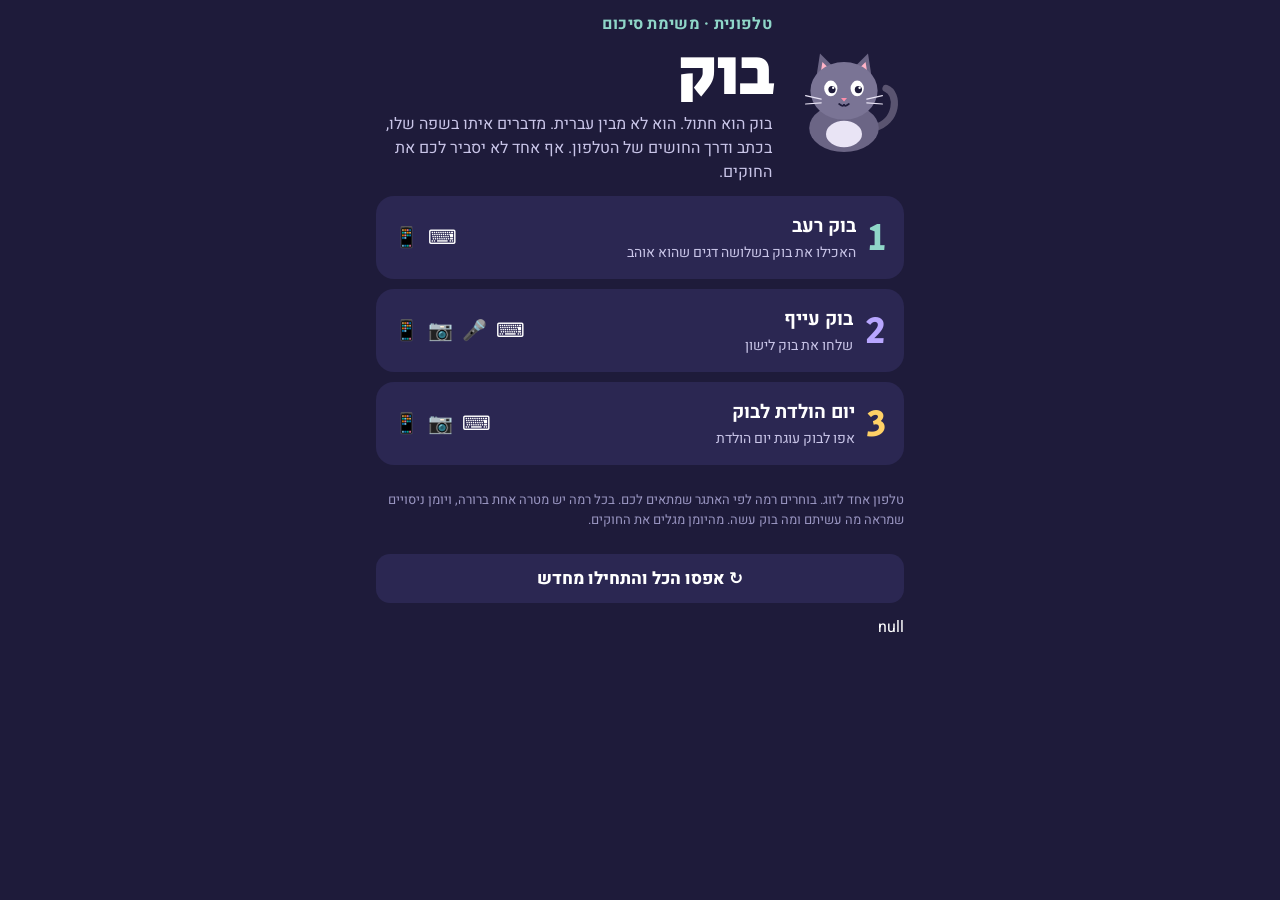
==== commit 06094c1c: "Level 1 clarity: goal wording, small-fish rejection feedback; idle nudges from Bok Co-Authored-By: C" ====
--- a/index.html
+++ b/index.html
@@ -134,6 +134,15 @@
 .catsvg.happy{animation:hop .5s}
 @keyframes shake{25%{transform:translateX(-6px)}75%{transform:translateX(6px)}}
 @keyframes hop{50%{transform:translateY(-14px)}}
+.catsvg.no{animation:shake .3s 3}
+.puff{position:absolute;font-size:48px;line-height:1;transform:translate(-50%,-50%);pointer-events:none;animation:puff 1s forwards}
+@keyframes puff{0%{opacity:0;scale:.5}20%{opacity:1;scale:1.2}100%{opacity:0;translate:0 -50px}}
+.stage.good{animation:fgood .6s}
+.stage.bad{animation:fbad .6s}
+@keyframes fgood{0%,100%{box-shadow:none}30%{box-shadow:inset 0 0 0 7px var(--go)}}
+@keyframes fbad{0%,100%{box-shadow:none}30%{box-shadow:inset 0 0 0 7px var(--bad)}}
+.pulse{animation:wp 1s 2}
+@keyframes wp{50%{background-color:rgba(255,209,102,.4)}}
 @media (prefers-reduced-motion:reduce){*{animation:none!important;transition:none!important}}
 </style>
 </head>
@@ -165,6 +174,7 @@
 const $=(s,r=document)=>r.querySelector(s);
 const h=(tag,attrs={},...kids)=>{const e=document.createElement(tag);for(const[k,v]of Object.entries(attrs)){if(k==="class")e.className=v;else if(k==="style")e.style.cssText=v;else if(k.startsWith("on"))e.addEventListener(k.slice(2),v);else if(v!==false&&v!=null)e.setAttribute(k,v===true?"":v)}for(const c of kids.flat()){if(c==null||c===false)continue;e.append(c.nodeType?c:document.createTextNode(c))}return e};
 const clamp=(v,a,b)=>Math.max(a,Math.min(b,v));
+const pulse=el=>{if(!el)return;el.classList.remove("pulse");void el.offsetWidth;el.classList.add("pulse")};
 const store={get(k,d){try{const v=localStorage.getItem("bok:"+k);return v==null?d:JSON.parse(v)}catch(e){return d}},set(k,v){try{localStorage.setItem("bok:"+k,JSON.stringify(v))}catch(e){}}};
 const SIM=/[?&#]sim\b/.test(location.href);
 // keep the stage visible when the on-screen keyboard is open
@@ -254,12 +264,12 @@
 
 /* ======================= cat ======================= */
 function makeCat(){const s=$("#catTpl").content.firstElementChild.cloneNode(true);return s}
-function catState(svg,st,ms){svg.classList.remove("eat","talk","sleepy","asleep","scared","happy","dizzy");if(st)st.split(" ").forEach(c=>svg.classList.add(c));
+function catState(svg,st,ms){svg.classList.remove("eat","talk","sleepy","asleep","scared","happy","dizzy","no");if(st)st.split(" ").forEach(c=>svg.classList.add(c));
   if(ms){clearTimeout(svg._t);svg._t=setTimeout(()=>svg.classList.remove(...st.split(" ")),ms)}}
 
 /* ======================= app shell ======================= */
 const LEVELS=[
-  {id:1,c:"var(--mint)",name:"בוק רעב",goal:"האכילו את בוק בשלושה דגים",senses:"⌨️ 📱",sub:"רמה 1 · מערכת פשוטה"},
+  {id:1,c:"var(--mint)",name:"בוק רעב",goal:"האכילו את בוק בשלושה דגים שהוא אוהב",senses:"⌨️ 📱",sub:"רמה 1 · מערכת פשוטה"},
   {id:2,c:"var(--violet)",name:"בוק עייף",goal:"שלחו את בוק לישון",senses:"⌨️ 🎤 📷 📱",sub:"רמה 2 · עם חריג"},
   {id:3,c:"var(--sun)",name:"יום הולדת לבוק",goal:"אפו לבוק עוגת יום הולדת",senses:"⌨️ 📷 📱",sub:"רמה 3 · כללים בתוך כללים"}
 ];
@@ -300,7 +310,12 @@
   const list=h("ol");app.append(h("div",{class:"log"},h("h4",{},"יומן ניסויים · מה עשינו ← מה בוק עשה"),list));
   if(SIM){app.append(simPanel(extra||[]))}
   const cat=makeCat();
-  return{prog,stage,say,sens,inp,form,list,cat,
+  // idle nudge: if nothing happens for 10s, Bok does something (fn gets 0,1,2,...)
+  let idleT=0,idleFn=null,idleN=0;
+  const arm=()=>{clearTimeout(idleT);if(!idleFn)return;idleT=setTimeout(()=>{try{idleFn(idleN++)}catch(e){}arm()},10000)};
+  const poke=()=>{idleN=0;arm()};
+  ["pointerdown","keydown","input"].forEach(ev=>app.addEventListener(ev,poke,true));
+  return{prog,stage,say,sens,inp,form,list,cat,poke,idle(fn){idleFn=fn;arm()},idleStop(){clearTimeout(idleT);idleFn=null},
     speak(t){say.textContent=t;catState(cat,"talk",700)},
     log(a,r){const li=h("li",{},h("span",{class:"a"},a),h("span",{class:"ar"},"←"),h("span",{class:"r"},r));list.prepend(li);while(list.children.length>40)list.lastChild.remove()},
     onText(fn){form.addEventListener("submit",e=>{e.preventDefault();const raw=inp.value.trim();if(!raw)return;inp.value="";inp.blur();fn(raw,norm(raw))})}};
@@ -365,6 +380,7 @@
   const tiltC=sensorChip("📱","הטיה");ui.sens.append(tiltC.el);
   const upd=()=>ui.prog.textContent=eaten+"/3";upd();
   ui.speak("זיל! זיל!");
+  ui.idle(n=>{catState(ui.cat,"happy talk",800);ui.speak(["זיל? זיל?","מיאו… טול?","רהזיל…?","נו… טול?"][n%4]);ui.log("שקט…","בוק מחכה לאוכל");if(n%2===1)pulse(ui.stage.querySelector(".wall"))});
   ui.onText((raw,n)=>{tries++;const p=parseL1(n);
     if(!p){ui.speak("??");catState(ui.cat,"dizzy",900);sfx.no();ui.log(raw,"בוק לא מבין 🤷");return}
     const cnt=p.many?3:1;for(let i=0;i<cnt;i++)spawn(p.w,p.big,i);
@@ -387,19 +403,23 @@
       if(!it.drag){it.vx+=gx*dt*1.4;it.vy+=gy*dt*1.4;it.vx*=.985;it.vy*=.985;it.x+=it.vx*dt;it.y+=it.vy*dt;
         if(it.x<.06){it.x=.06;it.vx*=-.4}if(it.x>.94){it.x=.94;it.vx*=-.4}if(it.y<.08){it.y=.08;it.vy*=-.4}if(it.y>.92){it.y=.92;it.vy*=-.4}}
       it.el.style.left=it.x*W+"px";it.el.style.top=it.y*H+"px";
-      if(Math.hypot((it.x-mx)*W,(it.y-my)*H)<55)reach(it);
+      if(!(it.ban>now)&&Math.hypot((it.x-mx)*W,(it.y-my)*H)<55)reach(it,mx,my);
     }
     raf=requestAnimationFrame(frame)}
   raf=requestAnimationFrame(frame);
-  function reach(it){items=items.filter(x=>x!==it);it.el.remove();
-    if(it.w==="זיל"&&it.big){eaten++;upd();catState(ui.cat,"eat happy",700);sfx.ok();vib(40);ui.speak(["טול!","טול טול!","רהזיל טול!"][Math.min(2,eaten-1)]);ui.log("🐟 גדול הגיע לבוק","בוק אכל 😋");
+  function pop(e,x,y){const p=h("div",{class:"puff",style:`left:${x}px;top:${y}px`},e);ui.stage.append(p);setTimeout(()=>p.remove(),1000)}
+  function flash(c){ui.stage.classList.remove("good","bad");void ui.stage.offsetWidth;ui.stage.classList.add(c)}
+  function reach(it,mx,my){const small=it.w==="זיל"&&!it.big;if(!small){items=items.filter(x=>x!==it);it.el.remove()}
+    const W=ui.stage.clientWidth,H=ui.stage.clientHeight;ui.poke();
+    if(it.w==="זיל"&&it.big){eaten++;upd();catState(ui.cat,"eat happy",700);sfx.ok();vib(40);pop("😋",it.x*W,it.y*H);flash("good");ui.speak(["טול!","טול טול!","רהזיל טול!"][Math.min(2,eaten-1)]);ui.log("🐟 גדול הגיע לבוק","בוק אכל 😋");
       side=1-side;setTimeout(place,500);
       if(eaten>=3)setTimeout(()=>win(L,`${tries} משפטים · ${Math.round((Date.now()-t0)/1000)} שניות`,"מה עושה התוספת בהתחלה? ומה עושה התוספת בסוף?"),700)}
-    else if(it.w==="זיל"){catState(ui.cat,"talk",800);sfx.no();ui.speak("נו טול… רהזיל!");ui.log("🐟 קטן הגיע לבוק","בוק לא אוכל");}
+    else if(it.w==="זיל"){catState(ui.cat,"no",900);sfx.no();vib([80,50,80]);flash("bad");pop("🚫",it.x*W,it.y*H);ui.speak("נו טול… רהזיל!");ui.log("🐟 קטן הגיע לבוק","בוק לא אוכל 🚫 (הדג חזר)");
+      it.ban=performance.now()+1200;const dx=it.x-mx,dy=it.y-my,d=Math.hypot(dx,dy)||1;it.drag=false;it.vx=dx/d*.7;it.vy=dy/d*.7}
     else if(it.w==="שלט"){catState(ui.cat,"sleepy",900);ui.speak(it.big?"רהשלט? נו טול.":"שלט? נו טול.");sfx.no();ui.log(it.big?"📕 גדול הגיע":"📕 הגיע","בוק מפהק");}
     else{catState(ui.cat,"scared",700);ui.speak(it.big?"רהמיר!!":"מיר!");vib([30,30,30]);ui.log(it.big?"🧒 גדול הגיע":"🧒 הגיע","בוק נבהל");}
   }
-  return{stop(){alive=false;cancelAnimationFrame(raf)}};
+  return{stop(){alive=false;cancelAnimationFrame(raf);ui.idleStop()}};
 }
 
 /* =========================================================
@@ -416,6 +436,7 @@
   const meter=h("i");ui.stage.append(h("div",{class:"meter"},meter));
   const lightC=sensorChip("📷","אור"),micC=sensorChip("🎤","קול"),motC=sensorChip("📱","תנועה");ui.sens.append(lightC.el,micC.el,motC.el);
   ui.prog.textContent="0%";ui.speak("מיאו?");
+  ui.idle(()=>{if(done)return;catState(ui.cat,"happy",600);ui.speak(!book?"אלשלט? מיאו…":"מיאו… נו נום");ui.log("שקט…","בוק מחכה")});
   ui.onText((raw,n)=>{tries++;
     if(n==="שלט"||n==="רהשלט"){book=true;bookEl.hidden=false;sfx.plop();ui.speak("שלט! ☺");ui.log(raw,"בוק מחבק את הספר");return}
     if(n.startsWith("אל")){ui.speak("אל? 🤔");ui.log(raw,"בוק מבולבל");return}
@@ -446,7 +467,7 @@
     if(sleep>=100){done=true;catState(ui.cat,"asleep");zz.forEach(z=>z.hidden=false);ui.say.textContent="z z z";sfx.win();
       setTimeout(()=>win(L,`${tries} משפטים · ${Math.round((Date.now()-t0)/1000)} שניות`,"מה בוק צריך כדי להירדם? ומה יוצא דופן?"),1200)}
   },100);
-  return{stop(){alive=false;clearInterval(tick)}};
+  return{stop(){alive=false;clearInterval(tick);ui.idleStop()}};
 }
 
 /* =========================================================
@@ -493,7 +514,8 @@
   ui.stage.after(book);
   const camC=sensorChip("📷","צבע"),shC=sensorChip("🫨","ניעור"),ovC=sensorChip("🔽","תנור");ui.sens.append(camC.el,shC.el,ovC.el);
   ui.prog.textContent="🎂";ui.speak("רהעוגה?");
-  const render=()=>{bowl.innerHTML="";transcribe(seq).forEach(w=>bowl.append(h("span",{class:"tok"},w)))};
+  ui.idle(n=>{if(won)return;catState(ui.cat,"happy",600);ui.speak(["רהעוגה?","פלו… מוז…?","טרר? חום?"][n%3]);ui.log("שקט…","בוק מחכה לעוגה");if(n%3===2)pulse(book)});
+  const render=()=>{bowl.innerHTML="";transcribe(seq).forEach(w=>bowl.append(h("span",{class:"tok"},w)));ui.poke()};
   // level 3 needs no typing: replace the text field with a "new bowl" button (no keyboard)
   ui.form.hidden=true;
   ui.form.after(h("button",{class:"btn ghost",onclick:()=>{seq=[];render();ui.stage.querySelectorAll(".dish").forEach(d=>d.remove());ui.speak("רהעוגה?");ui.log("קערה חדשה","קערה ריקה")}},"🥣 קערה חדשה"));
@@ -520,7 +542,7 @@
   }
   // shake-only dishes (no oven): evaluate when shake happens and sequence matches a drink
   const drinkCheck=setInterval(()=>{if(!alive||won)return;const r=judge(seq);if(r.e==="🥤"&&!ui.stage.querySelector(".dish")&&seq.length&&seq[seq.length-1].t==="shake"){const d=h("div",{class:"dish"},h("div",{class:"e"},"🥤"),h("div",{class:"w"},r.name),h("div",{class:"tok"},r.tr),h("button",{class:"btn",style:"margin-top:8px",onclick:()=>{d.remove();seq=[];render()}},"קערה חדשה"));ui.stage.append(d);ui.speak(r.say);ui.log("שייק",r.name)}},800);
-  return{stop(){alive=false;clearInterval(tick);clearInterval(drinkCheck)}};
+  return{stop(){alive=false;clearInterval(tick);clearInterval(drinkCheck);ui.idleStop()}};
 }
 
 home();
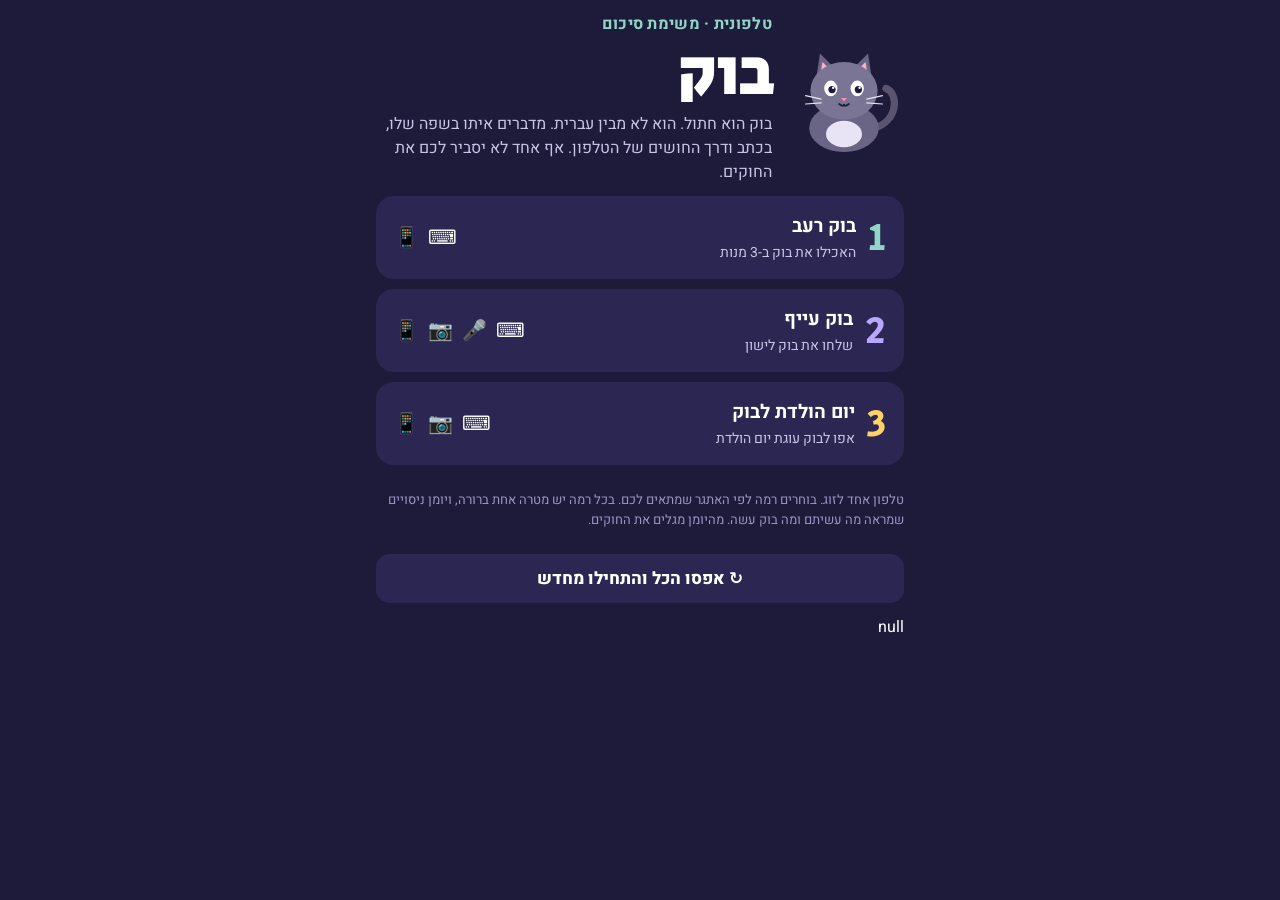
==== commit a7f6d4e5: "Level 1: goal says 3 portions; reject small fish at cat's edge; portrait lock/overlay Co-Authored-By" ====
--- a/index.html
+++ b/index.html
@@ -135,6 +135,10 @@
 @keyframes shake{25%{transform:translateX(-6px)}75%{transform:translateX(6px)}}
 @keyframes hop{50%{transform:translateY(-14px)}}
 .catsvg.no{animation:shake .3s 3}
+.stage .item.rej{opacity:.45;filter:grayscale(1) drop-shadow(0 0 8px var(--bad))}
+.rot{position:fixed;inset:0;z-index:40;background:rgba(20,18,43,.98);display:flex;flex-direction:column;align-items:center;justify-content:center;gap:10px;text-align:center;padding:20px}
+.rot .e{font-size:72px;transform:rotate(-90deg)}
+.rot .w{font-family:var(--display);font-size:24px}
 .puff{position:absolute;font-size:48px;line-height:1;transform:translate(-50%,-50%);pointer-events:none;animation:puff 1s forwards}
 @keyframes puff{0%{opacity:0;scale:.5}20%{opacity:1;scale:1.2}100%{opacity:0;translate:0 -50px}}
 .stage.good{animation:fgood .6s}
@@ -269,13 +273,23 @@
 
 /* ======================= app shell ======================= */
 const LEVELS=[
-  {id:1,c:"var(--mint)",name:"בוק רעב",goal:"האכילו את בוק בשלושה דגים שהוא אוהב",senses:"⌨️ 📱",sub:"רמה 1 · מערכת פשוטה"},
+  {id:1,c:"var(--mint)",name:"בוק רעב",goal:"האכילו את בוק ב-3 מנות",senses:"⌨️ 📱",sub:"רמה 1 · מערכת פשוטה"},
   {id:2,c:"var(--violet)",name:"בוק עייף",goal:"שלחו את בוק לישון",senses:"⌨️ 🎤 📷 📱",sub:"רמה 2 · עם חריג"},
   {id:3,c:"var(--sun)",name:"יום הולדת לבוק",goal:"אפו לבוק עוגת יום הולדת",senses:"⌨️ 📷 📱",sub:"רמה 3 · כללים בתוך כללים"}
 ];
 let cur=null; // current level controller
+// portrait only: lock when possible (Android, fullscreen), otherwise cover the screen in landscape
+const rot=h("div",{class:"rot",hidden:true},h("div",{class:"e"},"📱"),h("div",{class:"w"},"סובבו את הטלפון חזרה לאנכי"));
+document.body.append(rot);
+const mqL=matchMedia("(orientation:landscape) and (pointer:coarse)");
+const chkRot=()=>{rot.hidden=!(mqL.matches&&cur)};
+mqL.addEventListener("change",chkRot);
+function lockPortrait(){if(SIM||!matchMedia("(pointer:coarse)").matches)return;
+  try{const d=document.documentElement;const p=d.requestFullscreen?d.requestFullscreen({navigationUI:"hide"}):null;
+    Promise.resolve(p).then(()=>screen.orientation&&screen.orientation.lock&&screen.orientation.lock("portrait")).catch(()=>{})}catch(e){}}
+function unlockPortrait(){try{if(document.fullscreenElement)document.exitFullscreen();screen.orientation&&screen.orientation.unlock&&screen.orientation.unlock()}catch(e){}}
 function home(){
-  if(cur&&cur.stop)cur.stop();cur=null;
+  if(cur&&cur.stop)cur.stop();cur=null;chkRot();unlockPortrait();
   const app=$("#app");app.innerHTML="";app.className="wrap home";
   const done=store.get("done",{});
   const cat=makeCat();
@@ -295,7 +309,7 @@
   if(cur&&cur.stop)cur.stop();cur=null;document.querySelectorAll(".win").forEach(w=>w.remove());
   const L=LEVELS.find(l=>l.id===id);
   const app=$("#app");app.innerHTML="";app.className="wrap game";app.style.setProperty("--c",L.c);
-  cur=[null,level1,level2,level3][id](app,L);
+  cur=[null,level1,level2,level3][id](app,L);chkRot();
 }
 function shell(app,L,extra){
   const prog=h("div",{class:"prog"},"");
@@ -324,7 +338,7 @@
   return{el,set(p,txt,on){bar.style.width=clamp(p*100,0,100)+"%";v.textContent=txt||"";el.classList.toggle("on",!!on)}}}
 function gate(app,title,text,needs,go){
   const box=h("div",{class:"gate"},h("h3",{},title),h("p",{},text),
-    h("button",{class:"btn",onclick:async()=>{btn.disabled=true;btn.textContent="מפעילים…";const res={};
+    h("button",{class:"btn",onclick:async()=>{lockPortrait();btn.disabled=true;btn.textContent="מפעילים…";const res={};
       for(const n of needs){res[n]=await({mic:startMic,cam:startCam,mot:startMotion}[n])()}
       box.remove();go(res)}},"הפעילו את החושים"));
   const btn=box.querySelector("button");app.querySelector(".stage").after(box);
@@ -403,7 +417,7 @@
       if(!it.drag){it.vx+=gx*dt*1.4;it.vy+=gy*dt*1.4;it.vx*=.985;it.vy*=.985;it.x+=it.vx*dt;it.y+=it.vy*dt;
         if(it.x<.06){it.x=.06;it.vx*=-.4}if(it.x>.94){it.x=.94;it.vx*=-.4}if(it.y<.08){it.y=.08;it.vy*=-.4}if(it.y>.92){it.y=.92;it.vy*=-.4}}
       it.el.style.left=it.x*W+"px";it.el.style.top=it.y*H+"px";
-      if(!(it.ban>now)&&Math.hypot((it.x-mx)*W,(it.y-my)*H)<55)reach(it,mx,my);
+      if(!(it.ban>now)&&Math.hypot((it.x-mx)*W,(it.y-my)*H)<(it.w==="זיל"&&!it.big?85:55))reach(it,mx,my);
     }
     raf=requestAnimationFrame(frame)}
   raf=requestAnimationFrame(frame);
@@ -415,7 +429,8 @@
       side=1-side;setTimeout(place,500);
       if(eaten>=3)setTimeout(()=>win(L,`${tries} משפטים · ${Math.round((Date.now()-t0)/1000)} שניות`,"מה עושה התוספת בהתחלה? ומה עושה התוספת בסוף?"),700)}
     else if(it.w==="זיל"){catState(ui.cat,"no",900);sfx.no();vib([80,50,80]);flash("bad");pop("🚫",it.x*W,it.y*H);ui.speak("נו טול… רהזיל!");ui.log("🐟 קטן הגיע לבוק","בוק לא אוכל 🚫 (הדג חזר)");
-      it.ban=performance.now()+1200;const dx=it.x-mx,dy=it.y-my,d=Math.hypot(dx,dy)||1;it.drag=false;it.vx=dx/d*.7;it.vy=dy/d*.7}
+      it.ban=performance.now()+1500;it.el.classList.add("rej");setTimeout(()=>it.el.classList.remove("rej"),1500);
+      const dx=it.x-mx,dy=it.y-my,d=Math.hypot(dx,dy)||1;it.drag=false;it.vx=dx/d*1.1;it.vy=dy/d*1.1}
     else if(it.w==="שלט"){catState(ui.cat,"sleepy",900);ui.speak(it.big?"רהשלט? נו טול.":"שלט? נו טול.");sfx.no();ui.log(it.big?"📕 גדול הגיע":"📕 הגיע","בוק מפהק");}
     else{catState(ui.cat,"scared",700);ui.speak(it.big?"רהמיר!!":"מיר!");vib([30,30,30]);ui.log(it.big?"🧒 גדול הגיע":"🧒 הגיע","בוק נבהל");}
   }
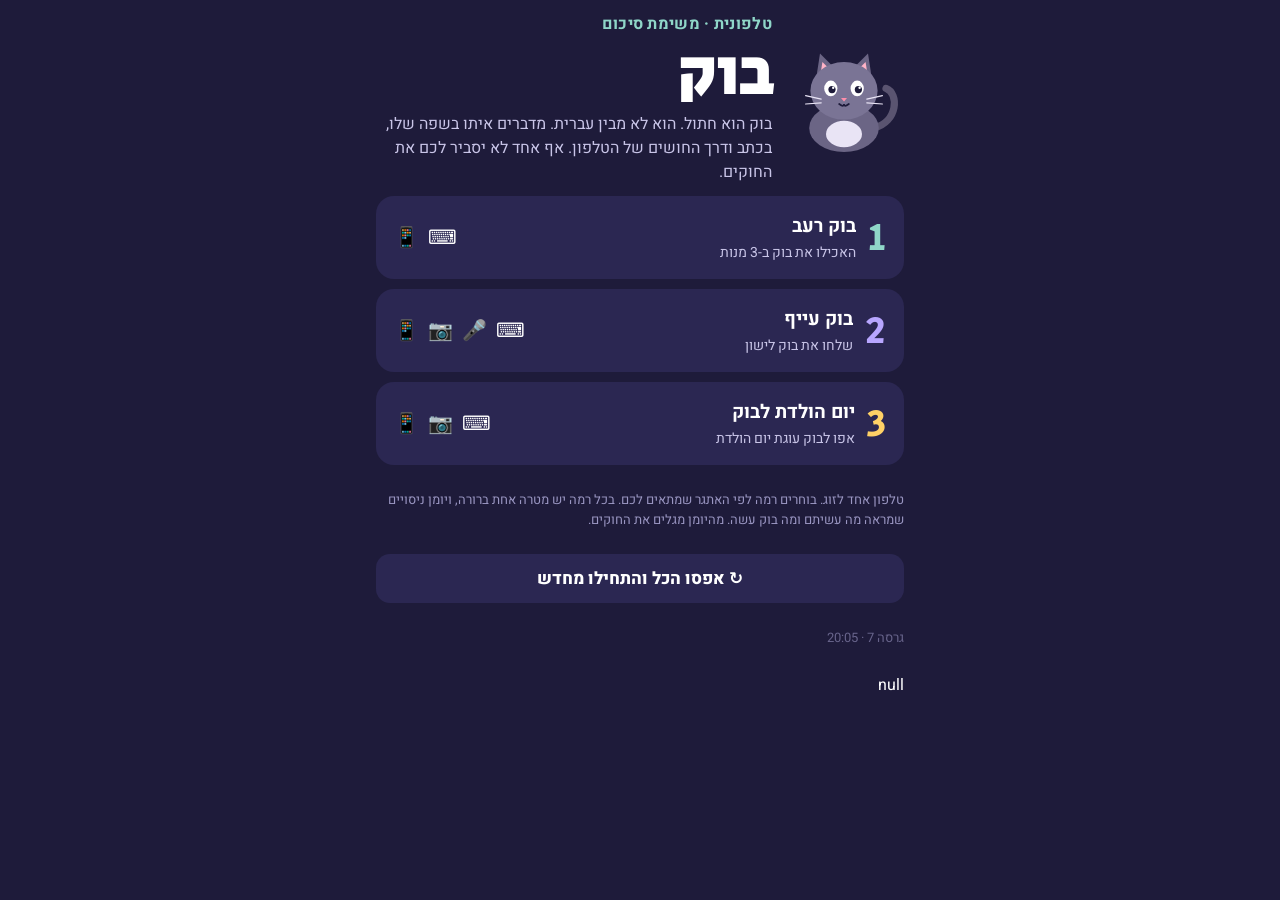
==== commit eebe44fe: "Show version label on home to verify cache Co-Authored-By: Claude Sonnet 5.5 <noreply@anthropic.com>" ====
--- a/index.html
+++ b/index.html
@@ -135,7 +135,8 @@
 @keyframes shake{25%{transform:translateX(-6px)}75%{transform:translateX(6px)}}
 @keyframes hop{50%{transform:translateY(-14px)}}
 .catsvg.no{animation:shake .3s 3}
-.stage .item.rej{opacity:.45;filter:grayscale(1) drop-shadow(0 0 8px var(--bad))}
+.stage .item.rej{filter:grayscale(1) drop-shadow(0 0 8px var(--bad));animation:rejfade .9s forwards}
+@keyframes rejfade{0%{opacity:.85}100%{opacity:0}}
 .rot{position:fixed;inset:0;z-index:40;background:rgba(20,18,43,.98);display:flex;flex-direction:column;align-items:center;justify-content:center;gap:10px;text-align:center;padding:20px}
 .rot .e{font-size:72px;transform:rotate(-90deg)}
 .rot .w{font-family:var(--display);font-size:24px}
@@ -301,6 +302,7 @@
       h("div",{class:"s",title:"החושים בשלב"},L.senses)))),
     h("p",{class:"note"},"טלפון אחד לזוג. בוחרים רמה לפי האתגר שמתאים לכם. בכל רמה יש מטרה אחת ברורה, ויומן ניסויים שמראה מה עשיתם ומה בוק עשה. מהיומן מגלים את החוקים."),
     h("button",{class:"btn ghost",onclick:()=>{if(confirm("למחוק את כל ההתקדמות והחוקים שכתבתם ולהתחיל מההתחלה?")){store.set("done",{});[1,2,3].forEach(i=>store.set("rules"+i,""));home()}}},"↻ אפסו הכל והתחילו מחדש"),
+    h("p",{class:"note",style:"opacity:.6"},"גרסה 7 · "+new Date("2026-11-07T22:05:00+02:00").toLocaleTimeString("he-IL",{hour:"2-digit",minute:"2-digit"})),
     SIM?h("p",{class:"note"},"מצב סימולציה פעיל: החיישנים מופעלים מכפתורים."):null
   );
   catState(cat,"happy");
@@ -429,7 +431,7 @@
       side=1-side;setTimeout(place,500);
       if(eaten>=3)setTimeout(()=>win(L,`${tries} משפטים · ${Math.round((Date.now()-t0)/1000)} שניות`,"מה עושה התוספת בהתחלה? ומה עושה התוספת בסוף?"),700)}
     else if(it.w==="זיל"){catState(ui.cat,"no",900);sfx.no();vib([80,50,80]);flash("bad");pop("🚫",it.x*W,it.y*H);ui.speak("נו טול… רהזיל!");ui.log("🐟 קטן הגיע לבוק","בוק לא אוכל 🚫 (הדג חזר)");
-      it.ban=performance.now()+1500;it.el.classList.add("rej");setTimeout(()=>it.el.classList.remove("rej"),1500);
+      it.ban=Infinity;it.el.classList.add("rej");setTimeout(()=>{items=items.filter(x=>x!==it);it.el.remove()},900);
       const dx=it.x-mx,dy=it.y-my,d=Math.hypot(dx,dy)||1;it.drag=false;it.vx=dx/d*1.1;it.vy=dy/d*1.1}
     else if(it.w==="שלט"){catState(ui.cat,"sleepy",900);ui.speak(it.big?"רהשלט? נו טול.":"שלט? נו טול.");sfx.no();ui.log(it.big?"📕 גדול הגיע":"📕 הגיע","בוק מפהק");}
     else{catState(ui.cat,"scared",700);ui.speak(it.big?"רהמיר!!":"מיר!");vib([30,30,30]);ui.log(it.big?"🧒 גדול הגיע":"🧒 הגיע","בוק נבהל");}
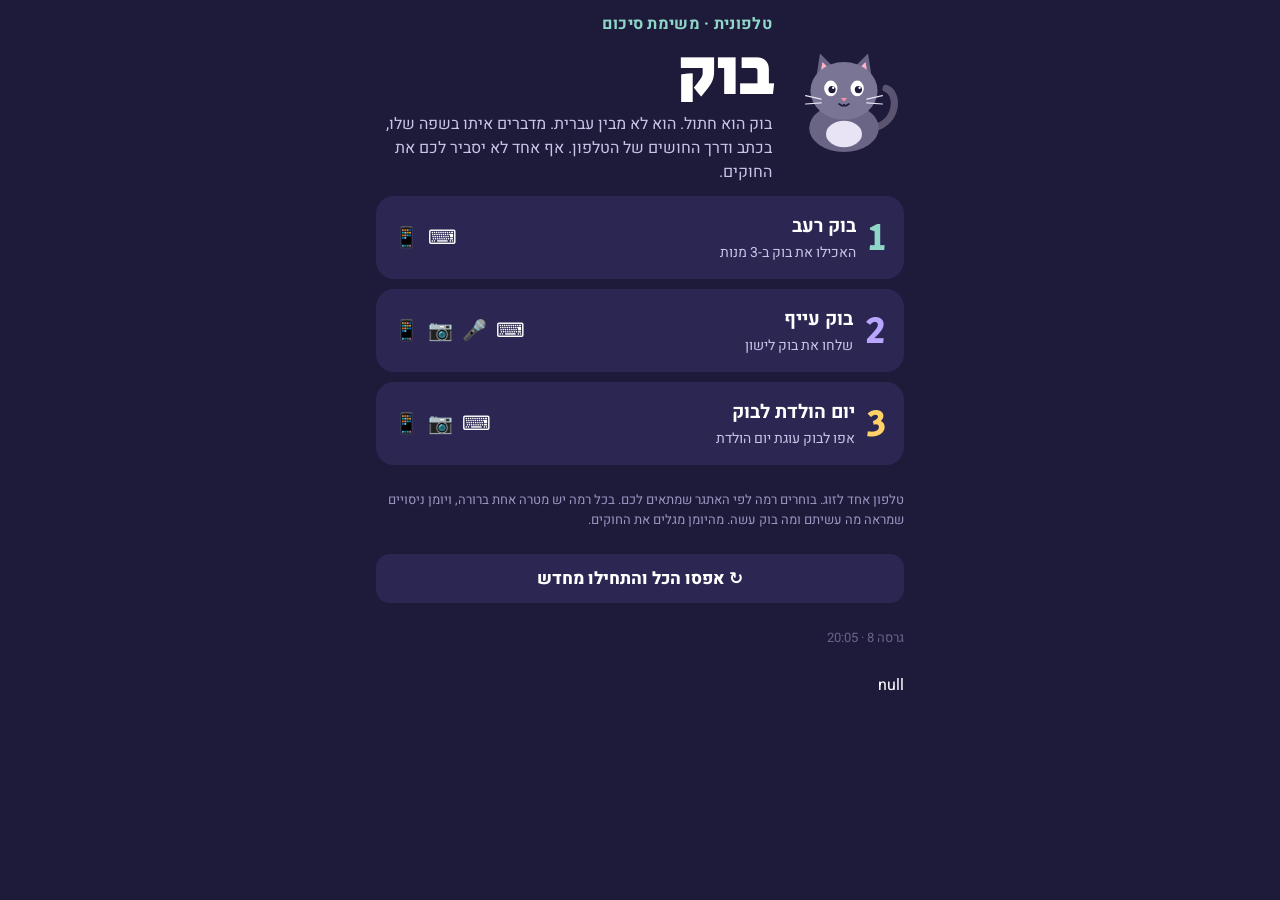
==== commit f3fc2f9d: "Level 3 gate: stop spelling out the mechanics Co-Authored-By: Claude Sonnet 5.5 <noreply@anthropic.c" ====
--- a/index.html
+++ b/index.html
@@ -302,7 +302,7 @@
       h("div",{class:"s",title:"החושים בשלב"},L.senses)))),
     h("p",{class:"note"},"טלפון אחד לזוג. בוחרים רמה לפי האתגר שמתאים לכם. בכל רמה יש מטרה אחת ברורה, ויומן ניסויים שמראה מה עשיתם ומה בוק עשה. מהיומן מגלים את החוקים."),
     h("button",{class:"btn ghost",onclick:()=>{if(confirm("למחוק את כל ההתקדמות והחוקים שכתבתם ולהתחיל מההתחלה?")){store.set("done",{});[1,2,3].forEach(i=>store.set("rules"+i,""));home()}}},"↻ אפסו הכל והתחילו מחדש"),
-    h("p",{class:"note",style:"opacity:.6"},"גרסה 7 · "+new Date("2026-11-07T22:05:00+02:00").toLocaleTimeString("he-IL",{hour:"2-digit",minute:"2-digit"})),
+    h("p",{class:"note",style:"opacity:.6"},"גרסה 8 · "+new Date("2026-11-07T22:05:00+02:00").toLocaleTimeString("he-IL",{hour:"2-digit",minute:"2-digit"})),
     SIM?h("p",{class:"note"},"מצב סימולציה פעיל: החיישנים מופעלים מכפתורים."):null
   );
   catState(cat,"happy");
@@ -536,7 +536,7 @@
   // level 3 needs no typing: replace the text field with a "new bowl" button (no keyboard)
   ui.form.hidden=true;
   ui.form.after(h("button",{class:"btn ghost",onclick:()=>{seq=[];render();ui.stage.querySelectorAll(".dish").forEach(d=>d.remove());ui.speak("רהעוגה?");ui.log("קערה חדשה","קערה ריקה")}},"🥣 קערה חדשה"));
-  gate(app,"מטבח עם חיישנים","מראים למצלמה האחורית צבעים (כרטיסי מצרכים), מנערים את הטלפון, והופכים אותו על השולחן כדי לאפות.",["cam","mot"],r=>{if(S.cam.video){camBox.prepend(S.cam.video)}});
+  gate(app,"מטבח עם חיישנים","בשלב הזה בוק מרגיש דרך המצלמה ודרך התנועה של הטלפון. הדפדפן יבקש רשות.",["cam","mot"],r=>{if(S.cam.video){camBox.prepend(S.cam.video)}});
   let colorHeld=null,since=0,armed=true,lastShake=0,ovenStart=0;
   const tick=setInterval(()=>{if(!alive||won)return;const now=performance.now();
     const col=S.mot.faceDown?null:camColor();
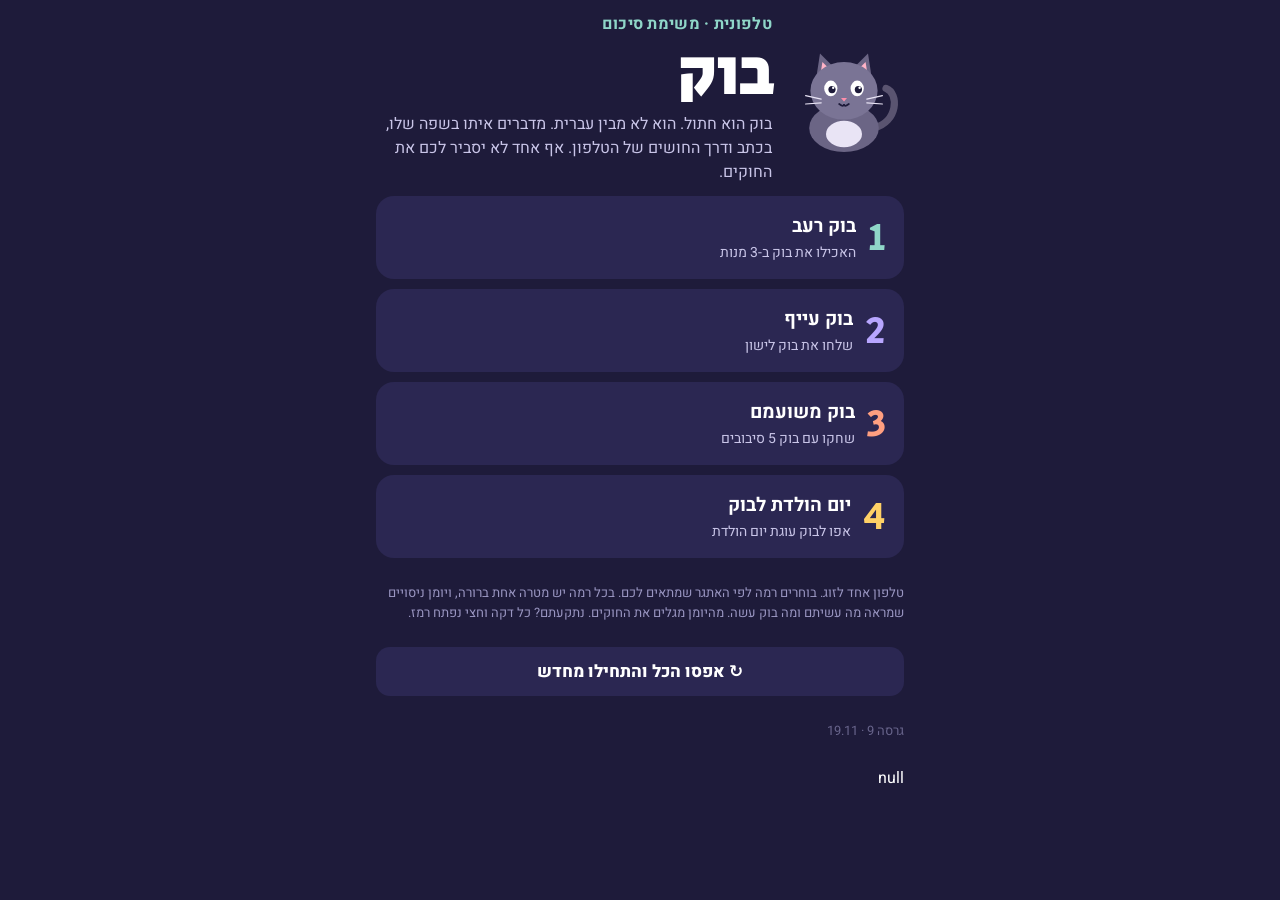
==== commit 6f68747b: "v9: smaller small fish, timed hints every 90s, new level 3 (play: tilt + clap) Co-Authored-By: Claud" ====
--- a/index.html
+++ b/index.html
@@ -54,6 +54,12 @@
 .stage .cat{position:absolute;width:150px;height:150px;transition:left .6s,top .6s,transform .3s}
 .stage .item{position:absolute;font-size:34px;line-height:1;transform:translate(-50%,-50%);pointer-events:auto;user-select:none;filter:drop-shadow(0 3px 2px rgba(0,0,0,.35))}
 .stage .item.big{font-size:60px}
+.stage .item.sm{font-size:20px}
+.hints{background:var(--ink2);border-radius:14px;padding:8px 12px;font-size:14px}
+.hints .hh{color:var(--sun);font-weight:700;font-size:13px}
+.hints ol{margin:4px 0 0;padding:0 18px 0 0;display:grid;gap:3px}
+.hints li.new{animation:wp 1s 2}
+.ball{position:absolute;font-size:44px;line-height:1;transform:translate(-50%,-50%);transition:left .5s,top .3s}
 .wall{position:absolute;top:10px;right:12px;background:rgba(255,255,255,.08);border-radius:12px;padding:6px 10px;font-size:14px;line-height:1.6;color:#E7E5F7}
 .wall b{font-weight:800;color:#fff}
 .meter{position:absolute;left:12px;right:12px;bottom:10px;height:12px;border-radius:8px;background:rgba(255,255,255,.12);overflow:hidden}
@@ -193,14 +199,14 @@
 const norm=s=>s.replace(/[\s\-·.,!?'"׳״]/g,"").replace(/[ךםןףץ]/g,c=>FINALS[c]);
 
 /* ======================= sound ======================= */
-let actx=null;
-function beep(f=600,d=.12,type="sine",v=.15){try{actx=actx||new (window.AudioContext||window.webkitAudioContext)();const o=actx.createOscillator(),g=actx.createGain();o.type=type;o.frequency.value=f;g.gain.value=v;g.gain.exponentialRampToValueAtTime(.0001,actx.currentTime+d);o.connect(g).connect(actx.destination);o.start();o.stop(actx.currentTime+d)}catch(e){}}
+let actx=null,lastSfx=0;
+function beep(f=600,d=.12,type="sine",v=.15){lastSfx=performance.now();try{actx=actx||new (window.AudioContext||window.webkitAudioContext)();const o=actx.createOscillator(),g=actx.createGain();o.type=type;o.frequency.value=f;g.gain.value=v;g.gain.exponentialRampToValueAtTime(.0001,actx.currentTime+d);o.connect(g).connect(actx.destination);o.start();o.stop(actx.currentTime+d)}catch(e){}}
 const sfx={ok:()=>{beep(660,.1);setTimeout(()=>beep(880,.15),90)},no:()=>beep(200,.25,"square",.08),plop:()=>beep(520,.08,"triangle"),win:()=>[523,659,784,1046].forEach((f,i)=>setTimeout(()=>beep(f,.18),i*120)),tick:()=>beep(1200,.03,"square",.04)};
 const vib=p=>{try{navigator.vibrate&&navigator.vibrate(p)}catch(e){}};
 
 /* ======================= sensors ======================= */
 const S={
-  mic:{on:false,rms:0,pitch:0,clarity:0,base:.01},
+  mic:{on:false,rms:0,pitch:0,clarity:0,base:.01,claps:0,lastClap:0,hi:false},
   cam:{on:false,bright:.5,rgb:[0,0,0],hue:0,sat:0,val:0,video:null,base:.5},
   mot:{on:false,gx:0,gy:0,beta:0,gamma:0,shake:0,faceDown:false,move:0},
   sim:{}
@@ -216,6 +222,9 @@
     const buf=new Float32Array(an.fftSize);
     S.mic.on=true;
     (function loop(){an.getFloatTimeDomainData(buf);let s=0;for(let i=0;i<buf.length;i++)s+=buf[i]*buf[i];const rms=Math.sqrt(s/buf.length);S.mic.rms=S.mic.rms*.6+rms*.4;
+      // clap = sharp loud onset (ignored right after our own beeps)
+      const tn=performance.now(),thr=Math.max(S.mic.base*6,.06);
+      if(rms>thr){if(!S.mic.hi&&tn-S.mic.lastClap>180&&tn-lastSfx>450){S.mic.claps++;S.mic.lastClap=tn}S.mic.hi=true}else if(rms<thr*.5)S.mic.hi=false;
       const p=pitchOf(buf,actx.sampleRate);S.mic.pitch=p.f;S.mic.clarity=p.c;requestAnimationFrame(loop)})();
     return true;
   }catch(e){return false}
@@ -274,10 +283,12 @@
 
 /* ======================= app shell ======================= */
 const LEVELS=[
-  {id:1,c:"var(--mint)",name:"בוק רעב",goal:"האכילו את בוק ב-3 מנות",senses:"⌨️ 📱",sub:"רמה 1 · מערכת פשוטה"},
-  {id:2,c:"var(--violet)",name:"בוק עייף",goal:"שלחו את בוק לישון",senses:"⌨️ 🎤 📷 📱",sub:"רמה 2 · עם חריג"},
-  {id:3,c:"var(--sun)",name:"יום הולדת לבוק",goal:"אפו לבוק עוגת יום הולדת",senses:"⌨️ 📷 📱",sub:"רמה 3 · כללים בתוך כללים"}
+  {id:1,c:"var(--mint)",name:"בוק רעב",goal:"האכילו את בוק ב-3 מנות",sub:"רמה 1 · מערכת פשוטה"},
+  {id:2,c:"var(--violet)",name:"בוק עייף",goal:"שלחו את בוק לישון",sub:"רמה 2 · עם חריג"},
+  {id:3,c:"var(--coral)",name:"בוק משועמם",goal:"שחקו עם בוק 5 סיבובים",sub:"רמה 3 · פקודות"},
+  {id:4,c:"var(--sun)",name:"יום הולדת לבוק",goal:"אפו לבוק עוגת יום הולדת",sub:"רמה 4 · כללים בתוך כללים"}
 ];
+const HINT_MS=/[?&]fasthints\b/.test(location.href)?3000:90000;
 let cur=null; // current level controller
 // portrait only: lock when possible (Android, fullscreen), otherwise cover the screen in landscape
 const rot=h("div",{class:"rot",hidden:true},h("div",{class:"e"},"📱"),h("div",{class:"w"},"סובבו את הטלפון חזרה לאנכי"));
@@ -299,10 +310,10 @@
     h("div",{class:"levels"},LEVELS.map(L=>h("button",{class:"lv",style:"--c:"+L.c,onclick:()=>start(L.id)},
       h("div",{class:"n"},String(L.id)),
       h("div",{},h("h3",{},L.name),h("div",{class:"g"},L.goal),done[L.id]?h("div",{class:"done"},"✓ הושלם"):null),
-      h("div",{class:"s",title:"החושים בשלב"},L.senses)))),
-    h("p",{class:"note"},"טלפון אחד לזוג. בוחרים רמה לפי האתגר שמתאים לכם. בכל רמה יש מטרה אחת ברורה, ויומן ניסויים שמראה מה עשיתם ומה בוק עשה. מהיומן מגלים את החוקים."),
-    h("button",{class:"btn ghost",onclick:()=>{if(confirm("למחוק את כל ההתקדמות והחוקים שכתבתם ולהתחיל מההתחלה?")){store.set("done",{});[1,2,3].forEach(i=>store.set("rules"+i,""));home()}}},"↻ אפסו הכל והתחילו מחדש"),
-    h("p",{class:"note",style:"opacity:.6"},"גרסה 8 · "+new Date("2026-11-07T22:05:00+02:00").toLocaleTimeString("he-IL",{hour:"2-digit",minute:"2-digit"})),
+      h("div",{class:"s"},"")))),
+    h("p",{class:"note"},"טלפון אחד לזוג. בוחרים רמה לפי האתגר שמתאים לכם. בכל רמה יש מטרה אחת ברורה, ויומן ניסויים שמראה מה עשיתם ומה בוק עשה. מהיומן מגלים את החוקים. נתקעתם? כל דקה וחצי נפתח רמז."),
+    h("button",{class:"btn ghost",onclick:()=>{if(confirm("למחוק את כל ההתקדמות והחוקים שכתבתם ולהתחיל מההתחלה?")){store.set("done",{});[1,2,3,4].forEach(i=>store.set("rules"+i,""));home()}}},"↻ אפסו הכל והתחילו מחדש"),
+    h("p",{class:"note",style:"opacity:.6"},"גרסה 9 · 19.11"),
     SIM?h("p",{class:"note"},"מצב סימולציה פעיל: החיישנים מופעלים מכפתורים."):null
   );
   catState(cat,"happy");
@@ -311,7 +322,7 @@
   if(cur&&cur.stop)cur.stop();cur=null;document.querySelectorAll(".win").forEach(w=>w.remove());
   const L=LEVELS.find(l=>l.id===id);
   const app=$("#app");app.innerHTML="";app.className="wrap game";app.style.setProperty("--c",L.c);
-  cur=[null,level1,level2,level3][id](app,L);chkRot();
+  cur=[null,level1,level2,levelPlay,level3][id](app,L);chkRot();
 }
 function shell(app,L,extra){
   const prog=h("div",{class:"prog"},"");
@@ -327,11 +338,23 @@
   if(SIM){app.append(simPanel(extra||[]))}
   const cat=makeCat();
   // idle nudge: if nothing happens for 10s, Bok does something (fn gets 0,1,2,...)
-  let idleT=0,idleFn=null,idleN=0;
+  let idleT=0,idleFn=null,idleN=0,hintT=0;
   const arm=()=>{clearTimeout(idleT);if(!idleFn)return;idleT=setTimeout(()=>{try{idleFn(idleN++)}catch(e){}arm()},10000)};
   const poke=()=>{idleN=0;arm()};
   ["pointerdown","keydown","input"].forEach(ev=>app.addEventListener(ev,poke,true));
-  return{prog,stage,say,sens,inp,form,list,cat,poke,idle(fn){idleFn=fn;arm()},idleStop(){clearTimeout(idleT);idleFn=null},
+  // timed hints: nothing about senses is shown up front; one hint opens every HINT_MS
+  function hints(listH){
+    listH.forEach(x=>{if(x.chip)x.chip.el.hidden=true});
+    const head=h("div",{class:"hh"}),ol=h("ol");const box=h("div",{class:"hints"},head,ol);sens.after(box);
+    let i=0,next=Date.now()+HINT_MS;
+    const fmt=ms=>{const s=Math.ceil(ms/1000);return Math.floor(s/60)+":"+String(s%60).padStart(2,"0")};
+    const step=()=>{if(i>=listH.length){head.textContent="💡 רמזים";clearInterval(hintT);return}
+      const left=next-Date.now();head.textContent="💡 רמז "+(i+1)+" ייפתח בעוד "+fmt(Math.max(0,left));
+      if(left<=0){const x=listH[i++];ol.querySelectorAll(".new").forEach(e=>e.classList.remove("new"));ol.append(h("li",{class:"new"},x.t));
+        if(x.chip)x.chip.el.hidden=false;if(x.show)x.show();sfx.tick();vib(30);next=Date.now()+HINT_MS;step()}};
+    step();hintT=setInterval(step,500);
+  }
+  return{prog,stage,say,sens,inp,form,list,cat,poke,hints,idle(fn){idleFn=fn;arm()},idleStop(){clearTimeout(idleT);idleFn=null;clearInterval(hintT)},
     speak(t){say.textContent=t;catState(cat,"talk",700)},
     log(a,r){const li=h("li",{},h("span",{class:"a"},a),h("span",{class:"ar"},"←"),h("span",{class:"r"},r));list.prepend(li);while(list.children.length>40)list.lastChild.remove()},
     onText(fn){form.addEventListener("submit",e=>{e.preventDefault();const raw=inp.value.trim();if(!raw)return;inp.value="";inp.blur();fn(raw,norm(raw))})}};
@@ -366,6 +389,7 @@
     if(x==="loud")p.append(h("button",{onclick:()=>{S.mic.rms=.3;S.mic.pitch=0;S.mic.clarity=.1;setTimeout(()=>S.mic.rms=.005,700)}},"📢 רעש"));
     if(x==="hum")add("🎵 זמזום",()=>{S.mic.hum=true},()=>{S.mic.hum=false});
     if(x==="move")p.append(h("button",{onclick:()=>{S.mot.move=6;setTimeout(()=>S.mot.move=0,700)}},"🤚 תזוזה"));
+    if(x==="clap")p.append(h("button",{onclick:()=>{S.mic.claps++;S.mic.lastClap=performance.now()}},"👏 מחיאה"));
     if(x==="shake")p.append(h("button",{onclick:()=>{S.mot.shake=performance.now()}},"🫨 ניעור"));
     if(x==="face")add("🔽 הפוך",()=>{S.mot.faceDown=true},()=>{S.mot.faceDown=false});
     if(x==="colors"){[["🟨",[230,200,40]],["🟦",[40,90,220]],["🟥",[220,40,40]],["🟩",[40,180,70]],["⬜ אין",[150,150,140]]].forEach(([l,c])=>p.append(h("button",{onclick:()=>setRGB(...c)},l)))}
@@ -403,13 +427,18 @@
     sfx.plop();ui.log(raw,(L1WORDS[p.w]).repeat(cnt)+(p.big?" גדול":" קטן"));
     if(p.w==="מיר"&&p.many)ui.speak("מירו?");
   });
-  function spawn(w,big,i){const el=h("div",{class:"item"+(big?" big":"")},L1WORDS[w]);ui.stage.append(el);
+  function spawn(w,big,i){const el=h("div",{class:"item"+(big?" big":w==="זיל"?" sm":"")},L1WORDS[w]);ui.stage.append(el);
     const it={el,w,big,x:.3+Math.random()*.4+i*.05,y:.12+i*.04,vx:(Math.random()-.5)*.1,vy:0};items.push(it);
     // drag fallback (no motion sensor)
     el.addEventListener("pointerdown",e=>{it.drag=true;el.setPointerCapture(e.pointerId)});
     el.addEventListener("pointermove",e=>{if(!it.drag)return;const r=ui.stage.getBoundingClientRect();it.x=(e.clientX-r.left)/r.width;it.y=(e.clientY-r.top)/r.height;it.vx=it.vy=0});
     el.addEventListener("pointerup",()=>it.drag=false)}
-  gate(app,"החזיקו את הטלפון כמו מגש","האוכל מתגלגל לפי הטיית הטלפון. בטלפונים בלי חיישן תנועה אפשר לגרור אותו באצבע.",["mot"],()=>{});
+  ui.hints([
+    {t:"📱 בוק מרגיש כשמטים את הטלפון",chip:tiltC},
+    {t:"בוק לא אוכל כל דג. מה כתוב ביומן?"},
+    {t:"מה קורה כשמוסיפים משהו בתחילת המילה?"},
+    {t:"ומה קורה כשמוסיפים משהו בסוף המילה?"}]);
+  gate(app,"בוק רעב","בוק מרגיש את העולם דרך הטלפון. גלו איך.",["mot"],()=>{});
   let last=performance.now();
   function frame(now){if(!alive)return;const dt=Math.min(.05,(now-last)/1000);last=now;
     const gx=S.mot.gx,gy=S.mot.gy;tiltC.set(Math.min(1,Math.hypot(gx,gy)*1.5),"",S.mot.on);
@@ -461,7 +490,13 @@
     if(n.includes("מיר")){sleep=Math.max(0,sleep-40);catState(ui.cat,"scared",700);ui.speak("מיר!!");ui.log(raw,"בוק נבהל והתעורר");return}
     ui.speak("??");ui.log(raw,"בוק לא מבין");
   });
-  gate(app,"שלושה חושים","בשלב הזה בוק מרגיש אור, קול ותנועה. הדפדפן יבקש רשות למצלמה ולמיקרופון.",["cam","mic","mot"],async r=>{
+  ui.hints([
+    {t:"📷 בוק מרגיש אם יש אור",chip:lightC},
+    {t:"🎤 בוק שומע מה קורה סביבו",chip:micC},
+    {t:"📱 בוק מרגיש אם הטלפון זז",chip:motC},
+    {t:"בוק לא נרדם בלי משהו שהוא אוהב. איזו מילה מרמה 1?"},
+    {t:"לא כל צליל מפריע לבוק. נסו לזמזם 🎵"}]);
+  gate(app,"בוק עייף","בוק מרגיש את העולם דרך הטלפון. הדפדפן יבקש רשות.",["cam","mic","mot"],async r=>{
     ui.speak("…");await calibrate(1200);ui.speak("מיאו. נו נום.");
     if(!r.cam||!r.mic)ui.log("⚠️ חיישן לא זמין","אפשרו מצלמה ומיקרופון בהגדרות הדפדפן");
   });
@@ -488,7 +523,60 @@
 }
 
 /* =========================================================
-   LEVEL 3 · עוגה
+   LEVEL 3 · בוק משועמם (play)
+   words: פים = tilt left · פום = tilt right · טק = one clap
+   reused rules: -אן = many (3 claps) · אל- = without (stay still, no clap)
+   ========================================================= */
+const PLAY=[{w:"פים",k:"L"},{w:"פום",k:"R"},{w:"טק",k:"C1"},{w:"טקאן",k:"C3"},{w:"אלטק",k:"NONE"}];
+const ACT={L:"הטיה שמאלה",R:"הטיה ימינה",C1:"מחיאה אחת",C2:"שתי מחיאות",C3:"מחיאות ×3",NONE:"שקט"};
+function levelPlay(app,L){
+  const ui=shell(app,L,["tilt","clap"]);let score=0,tries=0,t0=Date.now(),alive=true,won=false,ready=false;
+  ui.stage.style.setProperty("--stage","#4a2a33");
+  const catBox=h("div",{class:"cat",style:"left:calc(50% - 75px);bottom:6px"},ui.cat);ui.stage.append(catBox);
+  const ball=h("div",{class:"ball",style:"left:50%;top:22%"},"🧶");ui.stage.append(ball);
+  const tiltC=sensorChip("📱","הטיה"),micC=sensorChip("🎤","קול");ui.sens.append(tiltC.el,micC.el);
+  const upd=()=>ui.prog.textContent=score+"/5";upd();
+  ui.form.hidden=true; // no typing in this level
+  ui.speak("מיאו?");
+  let cmd=null,last=null,rStart=0,clapBase=0,clapN=0,tiltArmed=true,busy=false;
+  function next(same){
+    if(!same){const pool=score<2?PLAY.slice(0,3):PLAY;let c;do{c=pool[Math.floor(Math.random()*pool.length)]}while(pool.length>1&&c===last);cmd=c;last=c}
+    rStart=performance.now();clapBase=S.mic.claps;clapN=0;busy=false;
+    ui.speak(cmd.w+"!");catState(ui.cat,"talk happy",700)}
+  function resolve(act){if(busy||won)return;busy=true;tries++;ui.poke();
+    if(act===cmd.k){score++;upd();sfx.ok();vib(40);catState(ui.cat,"happy",700);ui.speak("טול!");ui.log(ACT[act],"בוק שמח 😺");
+      if(act==="L")ball.style.left="18%";else if(act==="R")ball.style.left="82%";else{ball.style.top="8%";setTimeout(()=>ball.style.top="22%",300)}
+      if(score>=5){won=true;setTimeout(()=>win(L,`${tries} ניסיונות · ${Math.round((Date.now()-t0)/1000)} שניות`,"מה אומרות 'פים', 'פום' ו'טק'? ומה קורה כשמוסיפים 'אן' או 'אל'?"),900);return}
+      setTimeout(()=>{ball.style.left="50%";next(false)},1300)}
+    else{sfx.no();vib([80,50,80]);catState(ui.cat,"no",900);ui.speak("נו! "+cmd.w+"!");ui.log(ACT[act],"בוק: נו! 🙀");setTimeout(()=>next(true),1500)}
+  }
+  ui.hints([
+    {t:"📱 בוק מרגיש כשמטים את הטלפון",chip:tiltC},
+    {t:"🎤 בוק שומע מחיאות כפיים",chip:micC},
+    {t:"'פים' ו'פום' הן מילים של כיוון"},
+    {t:"'אן' – זוכרים מרמה 1?"},
+    {t:"'אל' – זוכרים מרמה 2?"}]);
+  ui.idle(()=>{if(won||!ready)return;ui.speak(cmd.w+"? "+cmd.w+"!");ui.log("שקט…","בוק מחכה")});
+  gate(app,"בוק משועמם","בוק מרגיש את העולם דרך הטלפון. הדפדפן יבקש רשות.",["mic","mot"],async()=>{
+    ui.speak("…");await calibrate(1000);ready=true;next(false)});
+  const tick=setInterval(()=>{if(!alive||won)return;const now=performance.now();
+    const gx=S.mot.gx;tiltC.set(Math.min(1,Math.abs(gx)*1.5),gx<-.45?"⬅":gx>.45?"➡":"",S.mot.on);
+    micC.set(Math.min(1,S.mic.rms*8),now-S.mic.lastClap<300?"👏":"",S.mic.on);
+    if(!ready||busy||!cmd)return;
+    if(Math.abs(gx)<.2)tiltArmed=true;
+    const grace=now-rStart>700;
+    if(grace&&tiltArmed&&Math.abs(gx)>.45){tiltArmed=false;resolve(gx<0?"L":"R");return}
+    const n=S.mic.claps-clapBase;
+    if(!grace){clapBase=S.mic.claps;return}
+    if(n>0&&now-S.mic.lastClap>1100){resolve(n===1?"C1":n===2?"C2":"C3");return}
+    if(cmd.k==="NONE"&&n===0&&now-rStart>4000){resolve("NONE");return}
+    if(n===0&&now-rStart>9000){rStart=now;clapBase=S.mic.claps;ui.speak(cmd.w+"…?");ui.log("שום דבר","בוק מחכה")}
+  },50);
+  return{stop(){alive=false;clearInterval(tick);ui.idleStop()}};
+}
+
+/* =========================================================
+   LEVEL 4 · עוגה
    ingredients = colours shown to the camera (פלו צהוב · מוז כחול · תיק אדום · ליב ירוק)
    טרר = shake · חום = phone face-down 2–5s · רהחום = face-down 6s+
    cake recipe: פלואן · מוז · אלתיק · טרר · רהחום
@@ -520,7 +608,7 @@
   const ui=shell(app,L,["colors","shake","face"]);let seq=[],alive=true,t0=Date.now(),attempts=0,won=false;
   ui.stage.style.setProperty("--stage","#3a2f2a");
   const catBox=h("div",{class:"cat",style:"right:8px;top:24px;width:120px;height:120px"},ui.cat);ui.stage.append(catBox);
-  const camBox=h("div",{class:"cam"},h("span",{class:"dot"}));ui.stage.append(camBox);
+  const camBox=h("div",{class:"cam",hidden:true},h("span",{class:"dot"}));ui.stage.append(camBox);
   const bowl=h("div",{class:"bowl"});ui.stage.append(bowl);
   const hint=h("div",{style:"position:absolute;top:44%;left:50%;transform:translate(-50%,-50%);font-size:64px"},"🥣");ui.stage.append(hint);
   // cookbook (few examples, no explanations)
@@ -536,7 +624,13 @@
   // level 3 needs no typing: replace the text field with a "new bowl" button (no keyboard)
   ui.form.hidden=true;
   ui.form.after(h("button",{class:"btn ghost",onclick:()=>{seq=[];render();ui.stage.querySelectorAll(".dish").forEach(d=>d.remove());ui.speak("רהעוגה?");ui.log("קערה חדשה","קערה ריקה")}},"🥣 קערה חדשה"));
-  gate(app,"מטבח עם חיישנים","בשלב הזה בוק מרגיש דרך המצלמה ודרך התנועה של הטלפון. הדפדפן יבקש רשות.",["cam","mot"],r=>{if(S.cam.video){camBox.prepend(S.cam.video)}});
+  ui.hints([
+    {t:"📷 בוק רואה צבעים דרך המצלמה",chip:camC,show:()=>camBox.hidden=false},
+    {t:"🫨 'טרר' זה לערבב. איך מערבבים עם טלפון?",chip:shC},
+    {t:"🔽 הטלפון יכול להיות תנור. איך מכניסים משהו לתנור?",chip:ovC},
+    {t:"⏱️ כמה זמן הטלפון בתנור? 'רה' זה גדול, אז 'רהחום' זה…"},
+    {t:"'אל' – זוכרים מרמה 2? ו'אן' – מרמה 1?"}]);
+  gate(app,"יום הולדת לבוק","בוק מרגיש את העולם דרך הטלפון. הדפדפן יבקש רשות.",["cam","mot"],r=>{if(S.cam.video){camBox.prepend(S.cam.video)}});
   let colorHeld=null,since=0,armed=true,lastShake=0,ovenStart=0;
   const tick=setInterval(()=>{if(!alive||won)return;const now=performance.now();
     const col=S.mot.faceDown?null:camColor();
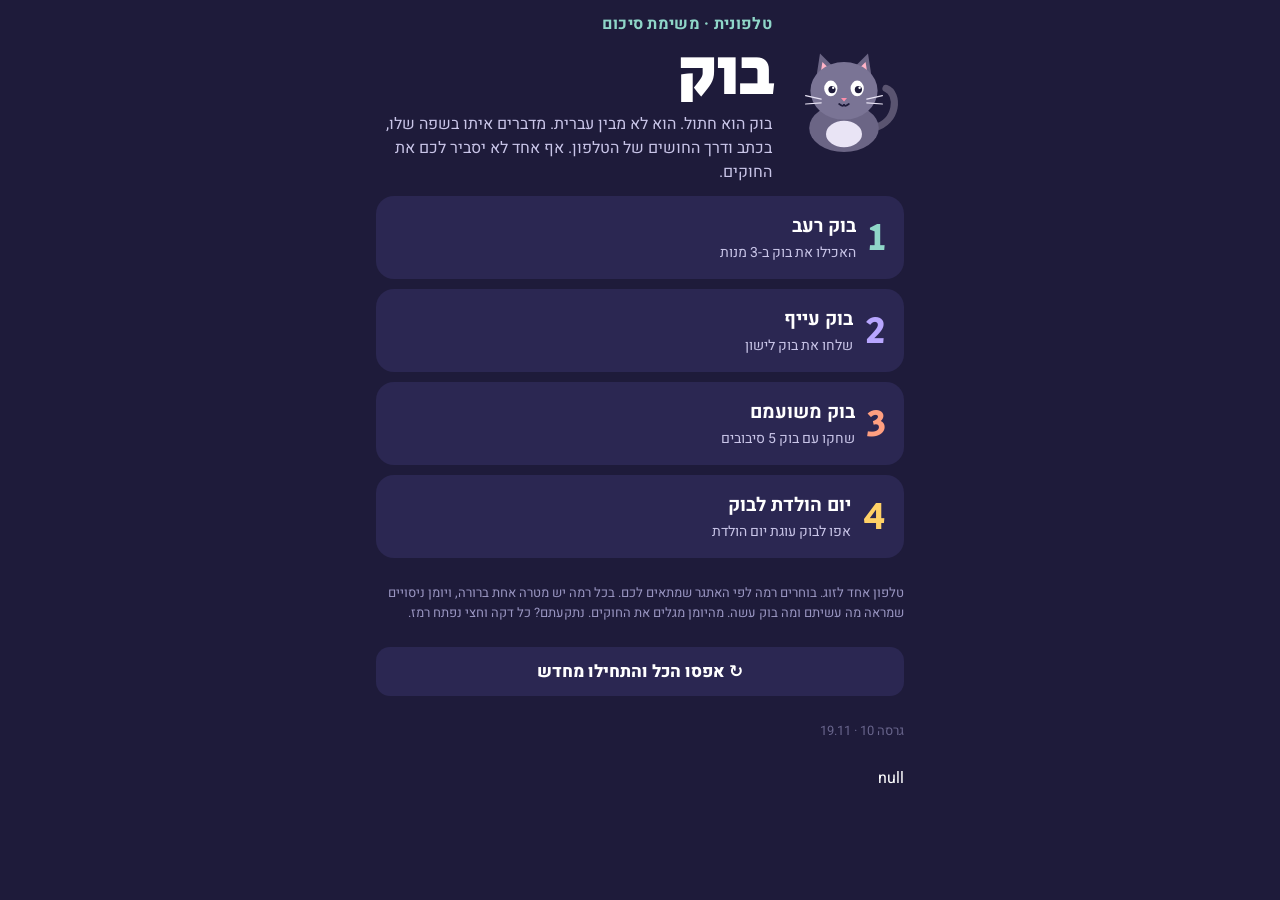
==== commit ed9fad52: "Cake level: replace face-down oven with blowing out birthday candles (mic) Co-Authored-By: Claude Op" ====
--- a/index.html
+++ b/index.html
@@ -59,6 +59,12 @@
 .hints .hh{color:var(--sun);font-weight:700;font-size:13px}
 .hints ol{margin:4px 0 0;padding:0 18px 0 0;display:grid;gap:3px}
 .hints li.new{animation:wp 1s 2}
+.candles{position:absolute;left:50%;top:40%;transform:translate(-50%,-50%);display:flex;gap:6px}
+.candles .cd{display:flex;flex-direction:column;align-items:center;font-size:30px;line-height:1}
+.candles .fl{font-size:20px;transition:opacity .25s,transform .25s}
+.candles .fl.out{opacity:0;transform:translateY(-10px) scale(.4)}
+.candles.wind .fl{animation:flick .15s infinite alternate}
+@keyframes flick{to{transform:skewX(-25deg) scale(.85)}}
 .ball{position:absolute;font-size:44px;line-height:1;transform:translate(-50%,-50%);transition:left .5s,top .3s}
 .wall{position:absolute;top:10px;right:12px;background:rgba(255,255,255,.08);border-radius:12px;padding:6px 10px;font-size:14px;line-height:1.6;color:#E7E5F7}
 .wall b{font-weight:800;color:#fff}
@@ -313,7 +319,7 @@
       h("div",{class:"s"},"")))),
     h("p",{class:"note"},"טלפון אחד לזוג. בוחרים רמה לפי האתגר שמתאים לכם. בכל רמה יש מטרה אחת ברורה, ויומן ניסויים שמראה מה עשיתם ומה בוק עשה. מהיומן מגלים את החוקים. נתקעתם? כל דקה וחצי נפתח רמז."),
     h("button",{class:"btn ghost",onclick:()=>{if(confirm("למחוק את כל ההתקדמות והחוקים שכתבתם ולהתחיל מההתחלה?")){store.set("done",{});[1,2,3,4].forEach(i=>store.set("rules"+i,""));home()}}},"↻ אפסו הכל והתחילו מחדש"),
-    h("p",{class:"note",style:"opacity:.6"},"גרסה 9 · 19.11"),
+    h("p",{class:"note",style:"opacity:.6"},"גרסה 10 · 19.11"),
     SIM?h("p",{class:"note"},"מצב סימולציה פעיל: החיישנים מופעלים מכפתורים."):null
   );
   catState(cat,"happy");
@@ -392,6 +398,7 @@
     if(x==="clap")p.append(h("button",{onclick:()=>{S.mic.claps++;S.mic.lastClap=performance.now()}},"👏 מחיאה"));
     if(x==="shake")p.append(h("button",{onclick:()=>{S.mot.shake=performance.now()}},"🫨 ניעור"));
     if(x==="face")add("🔽 הפוך",()=>{S.mot.faceDown=true},()=>{S.mot.faceDown=false});
+    if(x==="blow")add("💨 נשיפה",()=>{S.mic.blow=true},()=>{S.mic.blow=false});
     if(x==="colors"){[["🟨",[230,200,40]],["🟦",[40,90,220]],["🟥",[220,40,40]],["🟩",[40,180,70]],["⬜ אין",[150,150,140]]].forEach(([l,c])=>p.append(h("button",{onclick:()=>setRGB(...c)},l)))}
   }
   setRGB(150,150,140);
@@ -578,20 +585,21 @@
 /* =========================================================
    LEVEL 4 · עוגה
    ingredients = colours shown to the camera (פלו צהוב · מוז כחול · תיק אדום · ליב ירוק)
-   טרר = shake · חום = phone face-down 2–5s · רהחום = face-down 6s+
-   cake recipe: פלואן · מוז · אלתיק · טרר · רהחום
+   טרר = shake · after mixing, birthday candles appear
+   פוף = short blow on the mic (some candles go out) · רהפוף = long strong blow (all out)
+   cake recipe: פלואן · מוז · אלתיק · טרר · רהפוף
    ========================================================= */
 const ING={yellow:{w:"פלו",e:"🟨"},blue:{w:"מוז",e:"🟦"},red:{w:"תיק",e:"🟥"},green:{w:"ליב",e:"🟩"}};
 function transcribe(seq){ // collapse runs into Bok words: same ingredient twice -> אן
   const out=[];const cnt={};let order=[];
   for(const s of seq){if(s.t==="ing"){if(!(s.c in cnt)){cnt[s.c]=0;order.push(s.c)}cnt[s.c]++}}
   for(const c of order){const w=ING[c].w;out.push(cnt[c]>=2?w+"אן"+(cnt[c]>2?"×"+cnt[c]:""):w)}
-  for(const s of seq){if(s.t==="shake")out.push("טרר");if(s.t==="oven")out.push(s.long?"רהחום":"חום")}
+  for(const s of seq){if(s.t==="shake")out.push("טרר");if(s.t==="blow")out.push(s.long?"רהפוף":"פוף")}
   return out;
 }
 function judge(seq){
   const cnt={yellow:0,blue:0,red:0,green:0};let shakes=0,oven=null,orderOk=true,seenShake=false,seenOven=false;
-  for(const s of seq){if(s.t==="ing"){cnt[s.c]++;if(seenShake||seenOven)orderOk=false}if(s.t==="shake"){shakes++;seenShake=true;if(seenOven)orderOk=false}if(s.t==="oven"){oven=s;seenOven=true}}
+  for(const s of seq){if(s.t==="ing"){cnt[s.c]++;if(seenShake||seenOven)orderOk=false}if(s.t==="shake"){shakes++;seenShake=true;if(seenOven)orderOk=false}if(s.t==="blow"){oven=s;seenOven=true}}
   const tr=transcribe(seq).join(" · ");
   const is=(y,b,r,g)=>cnt.yellow===y&&cnt.blue===b&&cnt.red===r&&cnt.green===g;
   if(is(2,1,0,0)&&shakes>=1&&oven&&oven.long&&orderOk)return{e:"🎂",name:"עוגת יום הולדת!",win:true,tr,say:"רהעוגה!! טול טול!"};
@@ -600,12 +608,12 @@
   // hints in Bok
   let say="נו עוגה.";
   if(cnt.red>0)say="אלתיק!!";else if(cnt.yellow<2)say="פלואן!";else if(cnt.yellow>2)say="רהפלו… נו!";else if(cnt.blue!==1)say=cnt.blue?"מוזאן? נו!":"מוז!";else if(cnt.green)say="ליב? נו!";
-  else if(!shakes)say="טרר!";else if(!orderOk)say="טרר… חום. נו חום… טרר!";else if(!oven)say="חום!";else if(!oven.long)say="רהחום!";
-  const e=oven?(oven.long&&!is(2,1,0,0)?"🔥":"🫓"):"🥣";
-  return{e,name:oven?"משהו… אפוי":"עיסה בקערה",tr,say};
+  else if(!shakes)say="טרר!";else if(!orderOk)say="טרר… פוף. נו פוף… טרר!";else if(!oven)say="פוף!";else if(!oven.long)say="רהפוף!";
+  const e=oven?"🫓":"🥣";
+  return{e,name:oven?"משהו… עם נרות כבויים":"עיסה בקערה",tr,say};
 }
 function level3(app,L){
-  const ui=shell(app,L,["colors","shake","face"]);let seq=[],alive=true,t0=Date.now(),attempts=0,won=false;
+  const ui=shell(app,L,["colors","shake","blow"]);let seq=[],alive=true,t0=Date.now(),attempts=0,won=false;
   ui.stage.style.setProperty("--stage","#3a2f2a");
   const catBox=h("div",{class:"cat",style:"right:8px;top:24px;width:120px;height:120px"},ui.cat);ui.stage.append(catBox);
   const camBox=h("div",{class:"cam",hidden:true},h("span",{class:"dot"}));ui.stage.append(camBox);
@@ -613,25 +621,31 @@
   const hint=h("div",{style:"position:absolute;top:44%;left:50%;transform:translate(-50%,-50%);font-size:64px"},"🥣");ui.stage.append(hint);
   // cookbook (few examples, no explanations)
   const book=h("div",{class:"book"},
-    h("div",{class:"row"},h("span",{},"🥞"),h("b",{},"פלו · מוז · טרר · חום")),
+    h("div",{class:"row"},h("span",{},"🥞"),h("b",{},"פלו · מוז · טרר · פוף")),
     h("div",{class:"row"},h("span",{},"🥤"),h("b",{},"תיקאן · מוז · טרר")),
-    h("div",{class:"row goalr"},h("span",{},"🎂 ?"),h("b",{},"פלואן · מוז · אלתיק · טרר · רהחום")));
+    h("div",{class:"row goalr"},h("span",{},"🎂 ?"),h("b",{},"פלואן · מוז · אלתיק · טרר · רהפוף")));
   ui.stage.after(book);
-  const camC=sensorChip("📷","צבע"),shC=sensorChip("🫨","ניעור"),ovC=sensorChip("🔽","תנור");ui.sens.append(camC.el,shC.el,ovC.el);
+  const camC=sensorChip("📷","צבע"),shC=sensorChip("🫨","ניעור"),ovC=sensorChip("💨","נשיפה");ui.sens.append(camC.el,shC.el,ovC.el);
+  // birthday candles: appear once the batter is mixed (after טרר), go out when you really blow on the phone
+  const candles=h("div",{class:"candles",hidden:true});const flames=[];
+  for(let i=0;i<5;i++){const f=h("span",{class:"fl"},"🔥");flames.push(f);candles.append(h("span",{class:"cd"},f,h("span",{},"🕯️")))}
+  ui.stage.append(candles);
+  const lightAll=()=>flames.forEach(f=>f.classList.remove("out"));
+  const syncCandles=()=>{const mixed=seq.some(x=>x.t==="shake")&&!seq.some(x=>x.t==="blow");candles.hidden=!mixed;hint.hidden=mixed;if(mixed&&!candles._lit){lightAll();candles._lit=true}if(!mixed)candles._lit=false};
   ui.prog.textContent="🎂";ui.speak("רהעוגה?");
-  ui.idle(n=>{if(won)return;catState(ui.cat,"happy",600);ui.speak(["רהעוגה?","פלו… מוז…?","טרר? חום?"][n%3]);ui.log("שקט…","בוק מחכה לעוגה");if(n%3===2)pulse(book)});
-  const render=()=>{bowl.innerHTML="";transcribe(seq).forEach(w=>bowl.append(h("span",{class:"tok"},w)));ui.poke()};
+  ui.idle(n=>{if(won)return;catState(ui.cat,"happy",600);ui.speak(["רהעוגה?","פלו… מוז…?","טרר? פוף?"][n%3]);ui.log("שקט…","בוק מחכה לעוגה");if(n%3===2)pulse(book)});
+  const render=()=>{bowl.innerHTML="";transcribe(seq).forEach(w=>bowl.append(h("span",{class:"tok"},w)));syncCandles();ui.poke()};
   // level 3 needs no typing: replace the text field with a "new bowl" button (no keyboard)
   ui.form.hidden=true;
   ui.form.after(h("button",{class:"btn ghost",onclick:()=>{seq=[];render();ui.stage.querySelectorAll(".dish").forEach(d=>d.remove());ui.speak("רהעוגה?");ui.log("קערה חדשה","קערה ריקה")}},"🥣 קערה חדשה"));
   ui.hints([
     {t:"📷 בוק רואה צבעים דרך המצלמה",chip:camC,show:()=>camBox.hidden=false},
     {t:"🫨 'טרר' זה לערבב. איך מערבבים עם טלפון?",chip:shC},
-    {t:"🔽 הטלפון יכול להיות תנור. איך מכניסים משהו לתנור?",chip:ovC},
-    {t:"⏱️ כמה זמן הטלפון בתנור? 'רה' זה גדול, אז 'רהחום' זה…"},
+    {t:"🎂 אחרי הערבוב מופיעים נרות. מה עושים לנרות ביום הולדת?",chip:ovC},
+    {t:"💨 'רה' זה גדול, אז 'רהפוף' זה…"},
     {t:"'אל' – זוכרים מרמה 2? ו'אן' – מרמה 1?"}]);
-  gate(app,"יום הולדת לבוק","בוק מרגיש את העולם דרך הטלפון. הדפדפן יבקש רשות.",["cam","mot"],r=>{if(S.cam.video){camBox.prepend(S.cam.video)}});
-  let colorHeld=null,since=0,armed=true,lastShake=0,ovenStart=0;
+  gate(app,"יום הולדת לבוק","בוק מרגיש את העולם דרך הטלפון. הדפדפן יבקש רשות.",["cam","mot","mic"],async r=>{if(S.cam.video){camBox.prepend(S.cam.video)}await calibrate(1000)});
+  let colorHeld=null,since=0,armed=true,lastShake=0,blowStart=0,blowLast=0;
   const tick=setInterval(()=>{if(!alive||won)return;const now=performance.now();
     const col=S.mot.faceDown?null:camColor();
     camBox.querySelector(".dot").style.background=col?{red:"#e33",yellow:"#fd3",green:"#3c6",blue:"#36f"}[col]:"transparent";
@@ -639,16 +653,21 @@
     if(col!==colorHeld){colorHeld=col;since=now;if(!col)armed=true}
     else if(col&&armed&&now-since>700){armed=false;seq.push({t:"ing",c:col});render();sfx.plop();vib(25);ui.log(ING[col].e+" למצלמה","נכנס לקערה: "+ING[col].w)}
     if(S.mot.shake>lastShake+600&&now-S.mot.shake<300&&!S.mot.faceDown){lastShake=S.mot.shake;seq.push({t:"shake"});render();vib(60);ui.log("ניעור","טרר");shC.set(1,"טרר",true);setTimeout(()=>shC.set(0,"",S.mot.on),400)}
-    if(S.mot.faceDown){if(!ovenStart){ovenStart=now;ui.say.textContent="חום…"}const s=(now-ovenStart)/1000;ovC.set(Math.min(1,s/6),s.toFixed(1)+"ש׳",true);if(Math.floor(s*2)!==Math.floor((s-.1)*2))sfx.tick();if(s>=6&&s<6.12)vib(200)}
-    else if(ovenStart){const s=(now-ovenStart)/1000;ovenStart=0;ovC.set(0,"",S.mot.on);
-      if(s<1.5){ui.log("הפיכה קצרה","שום דבר");return}
-      seq.push({t:"oven",long:s>=5.5,sec:s});render();attempts++;serve(s)}
+    // blowing = loud, noisy (no clear pitch) sound into the mic
+    const blowing=S.mic.sim?!!S.mic.blow:(S.mic.rms>Math.max(S.mic.base*4,.04)&&S.mic.clarity<.6);
+    if(blowing){if(!blowStart)blowStart=now;blowLast=now;const s=(now-blowStart)/1000;ovC.set(Math.min(1,s/1.8),"💨",true);
+      if(!candles.hidden){candles.classList.add("wind");const k=Math.min(5,Math.floor(s/1.8*5));flames.forEach((f,i)=>f.classList.toggle("out",i<k))}}
+    else if(blowStart&&now-blowLast>300){const s=(blowLast-blowStart)/1000;blowStart=0;candles.classList.remove("wind");ovC.set(0,"",S.mic.on);
+      if(s<.3)return;
+      if(candles.hidden){ui.log("נשיפה","אין נרות לכבות");return}
+      const long=s>=1.8;flames.forEach((f,i)=>f.classList.toggle("out",long||i<2));
+      seq.push({t:"blow",long,sec:s});render();candles.hidden=false;attempts++;setTimeout(()=>{candles.hidden=true;serve(s)},700)}
   },100);
   function serve(s){const r=judge(seq);
     const d=h("div",{class:"dish"},h("div",{class:"e"},r.e),h("div",{class:"w"},r.name),h("div",{class:"tok"},r.tr),
       h("button",{class:"btn",style:"margin-top:8px",onclick:()=>{d.remove();seq=[];render()}},"קערה חדשה"));
-    ui.stage.append(d);ui.speak(r.say);ui.log("אפייה "+s.toFixed(1)+" שנ׳",r.e+" "+r.name);
-    if(r.win){won=true;catState(ui.cat,"eat happy");setTimeout(()=>win(L,`${attempts} אפיות · ${Math.round((Date.now()-t0)/1000)} שניות`,"מה אומרים 'אן', 'רה' ו'אל' במתכון? ואיך יודעים כמה זמן לאפות?"),1500)}
+    ui.stage.append(d);ui.speak(r.say);ui.log("נשיפה "+s.toFixed(1)+" שנ׳",r.e+" "+r.name);
+    if(r.win){won=true;catState(ui.cat,"eat happy");setTimeout(()=>win(L,`${attempts} ניסיונות · ${Math.round((Date.now()-t0)/1000)} שניות`,"מה אומרים 'אן', 'רה' ו'אל' במתכון? ומה ההבדל בין 'פוף' ל'רהפוף'?"),1500)}
     else{sfx.no();catState(ui.cat,"talk",800)}
   }
   // shake-only dishes (no oven): evaluate when shake happens and sequence matches a drink
